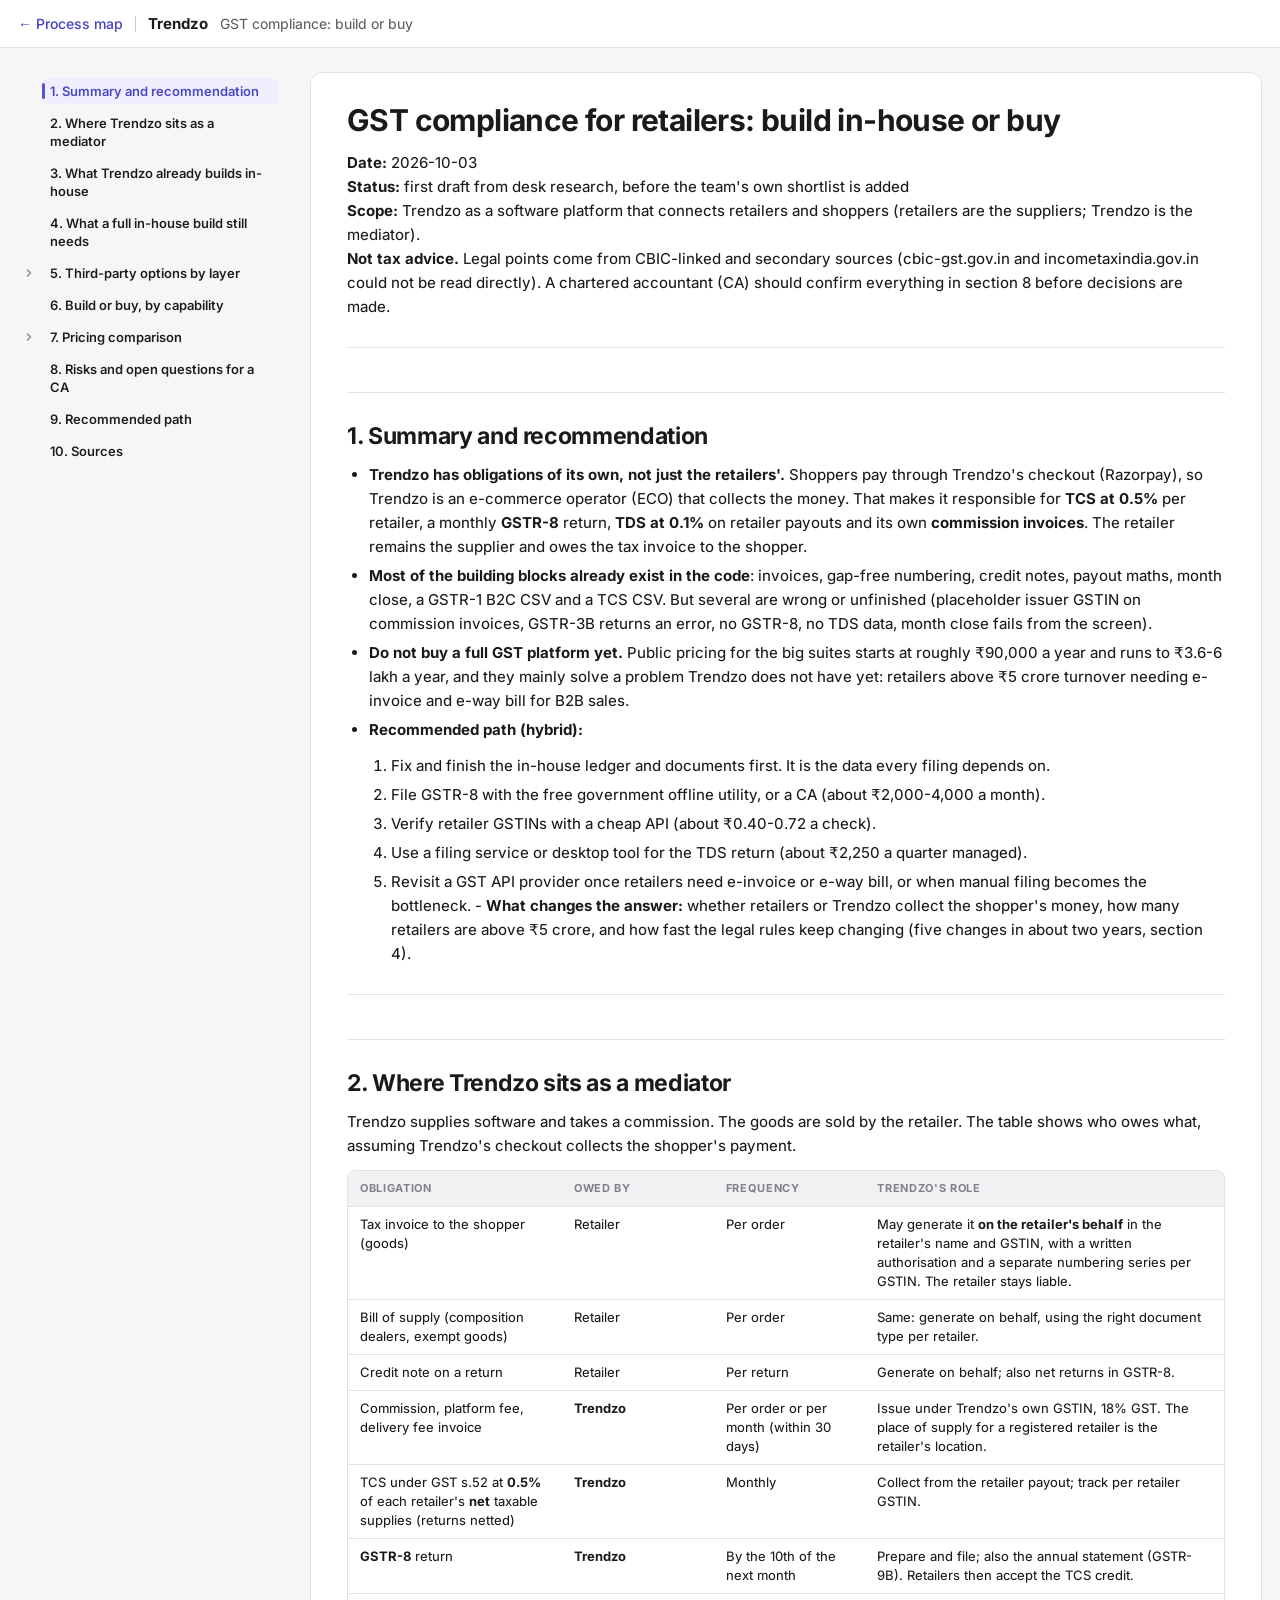
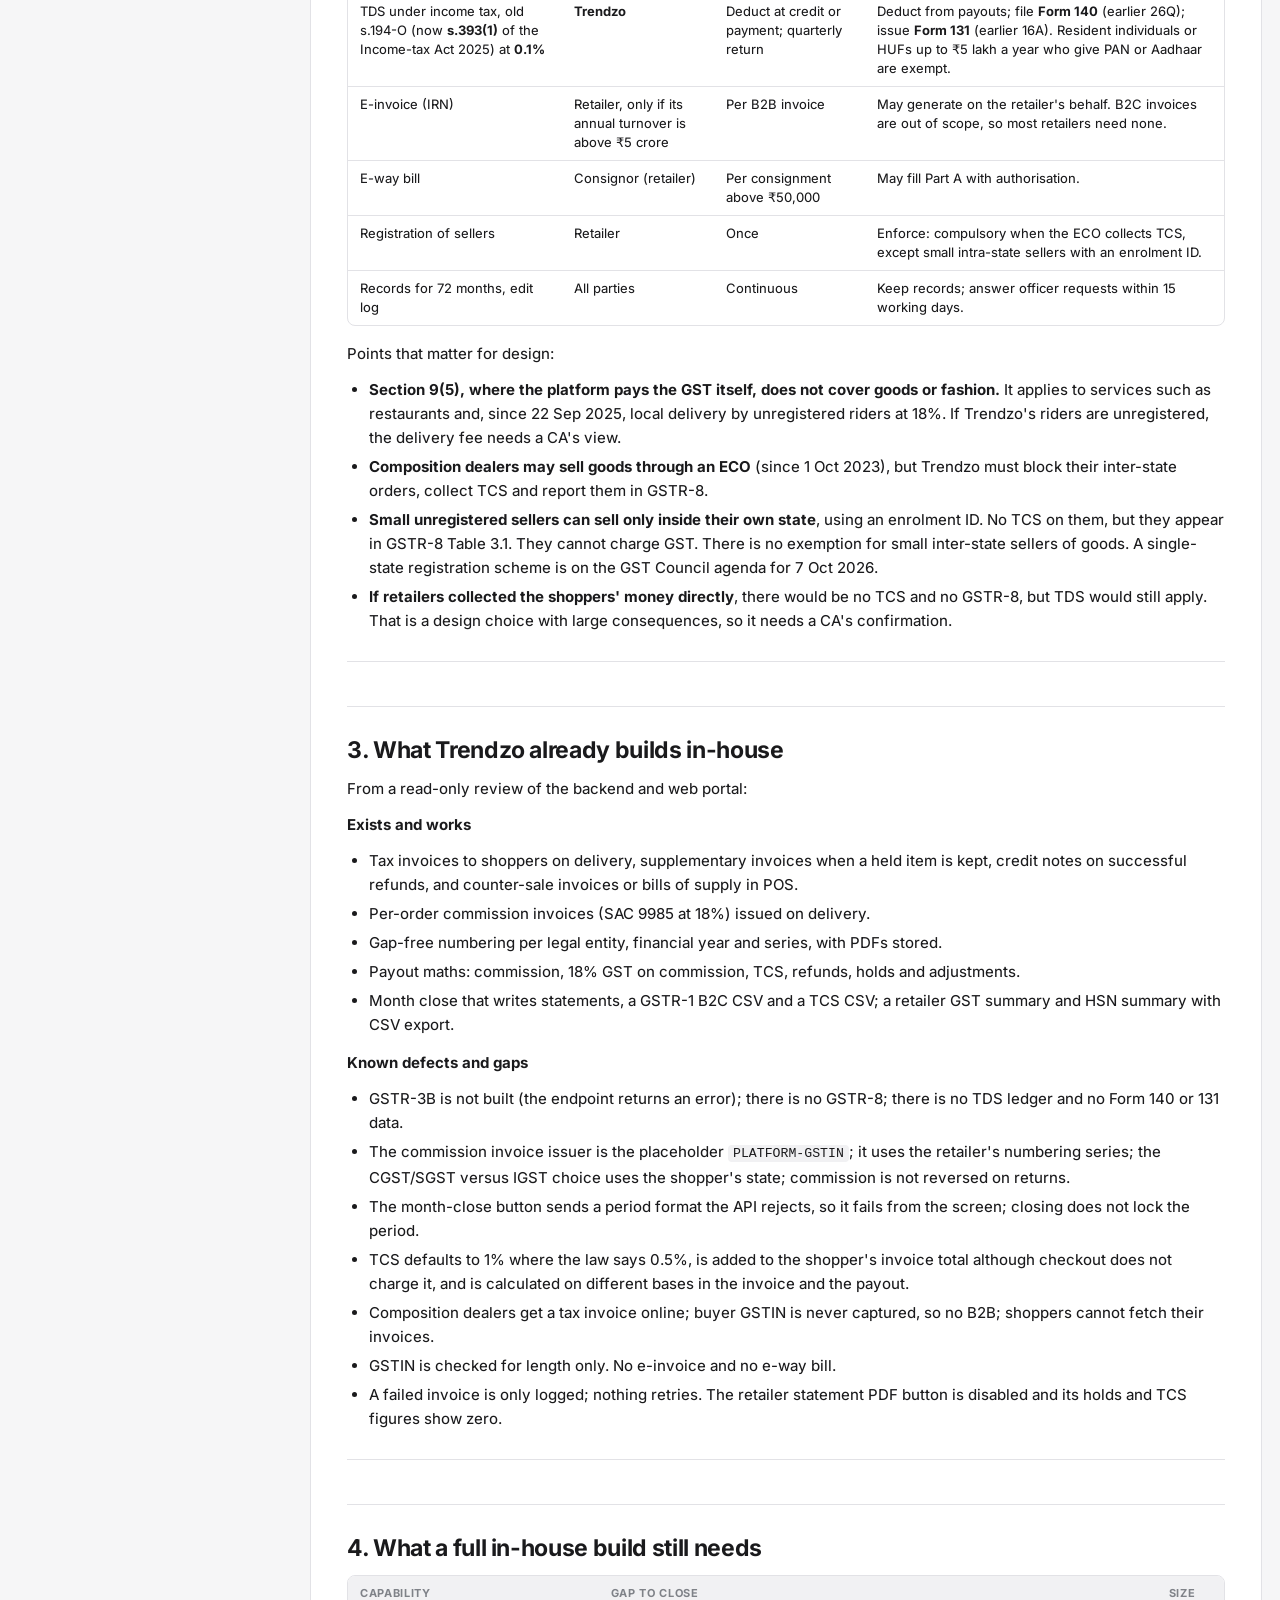
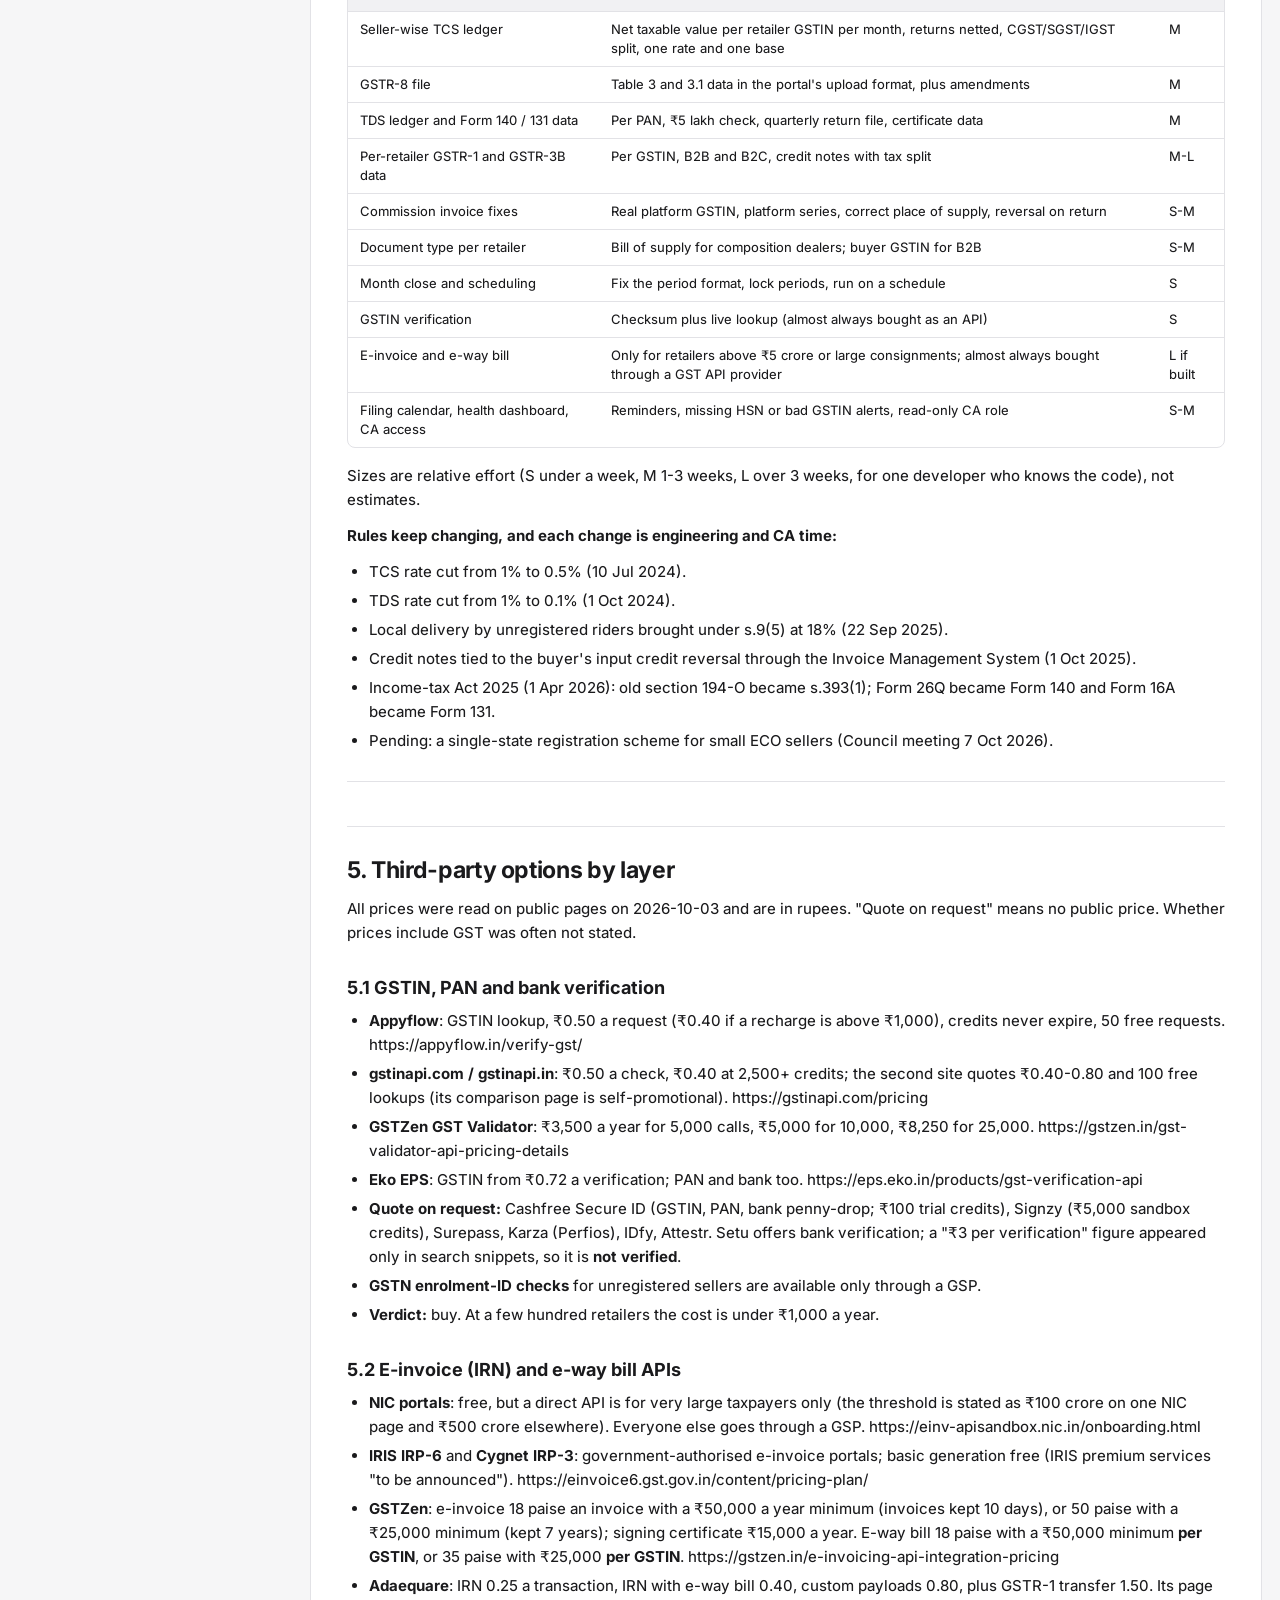
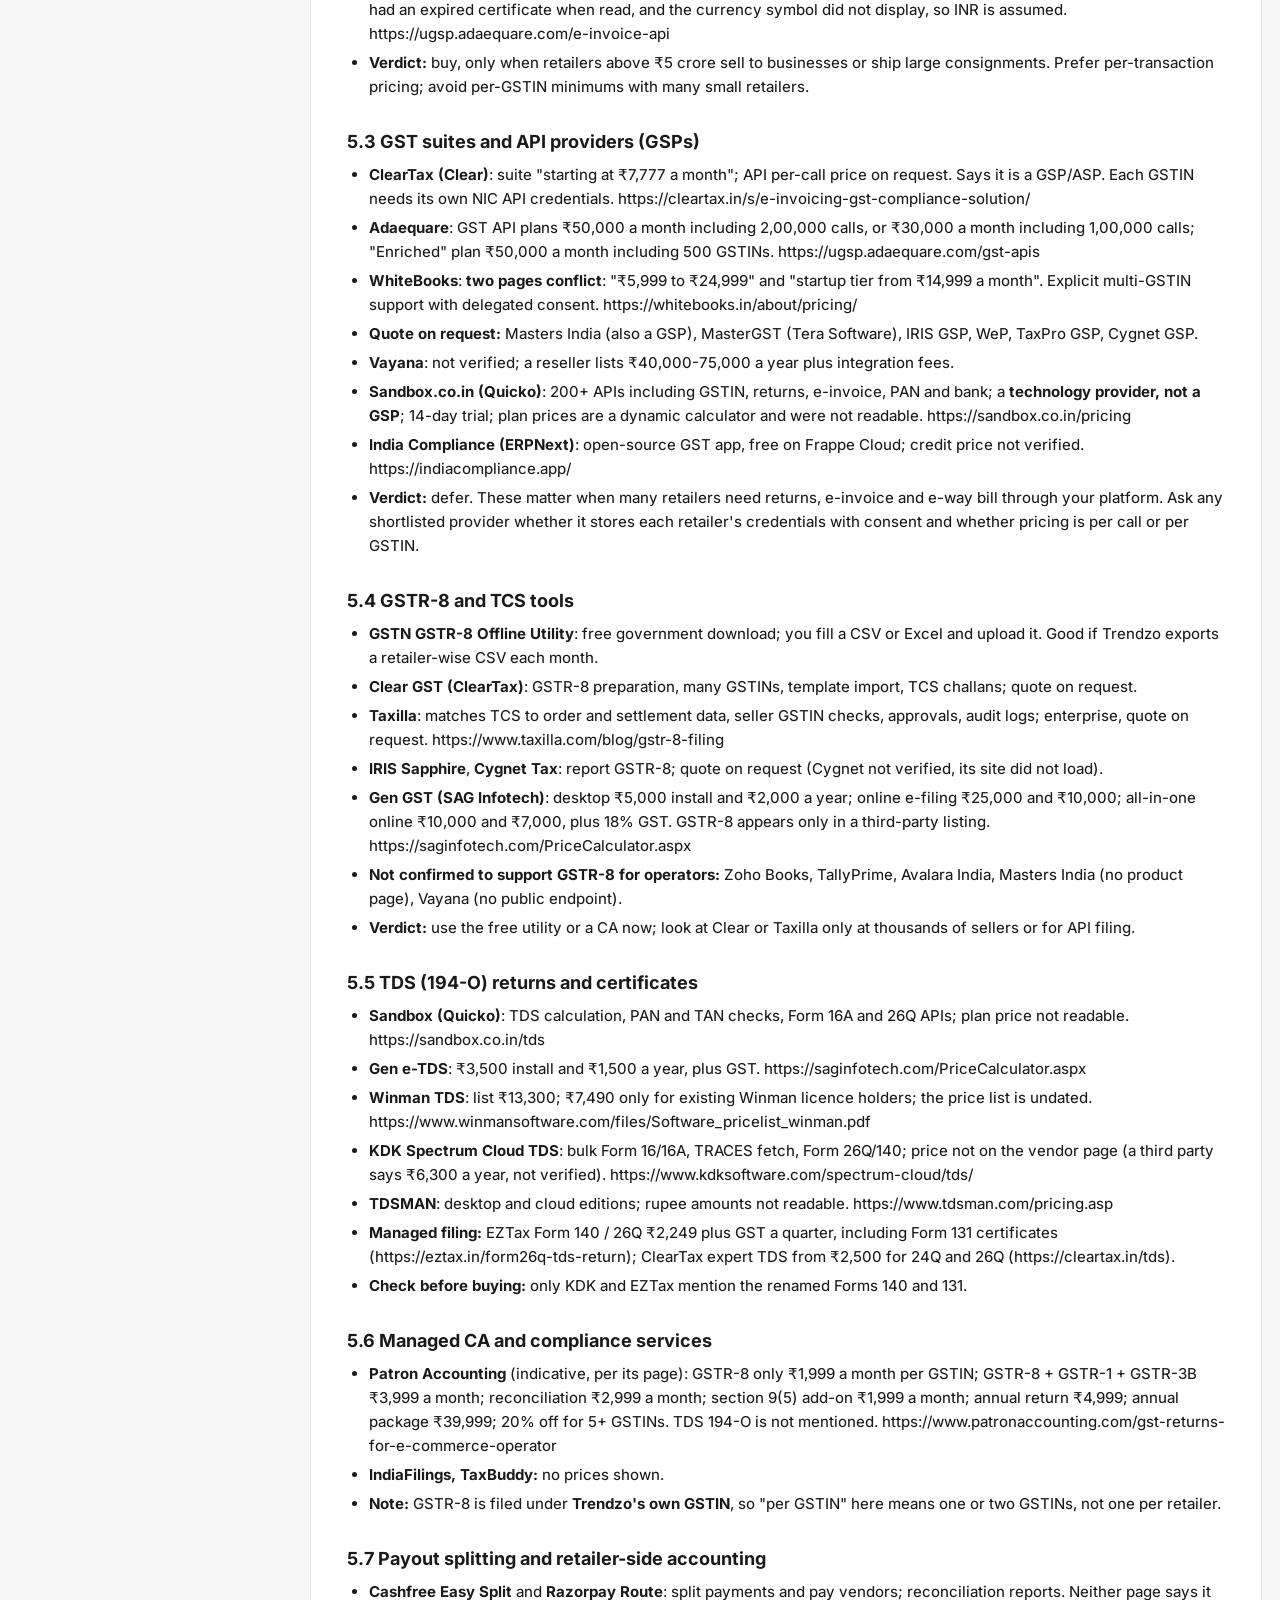
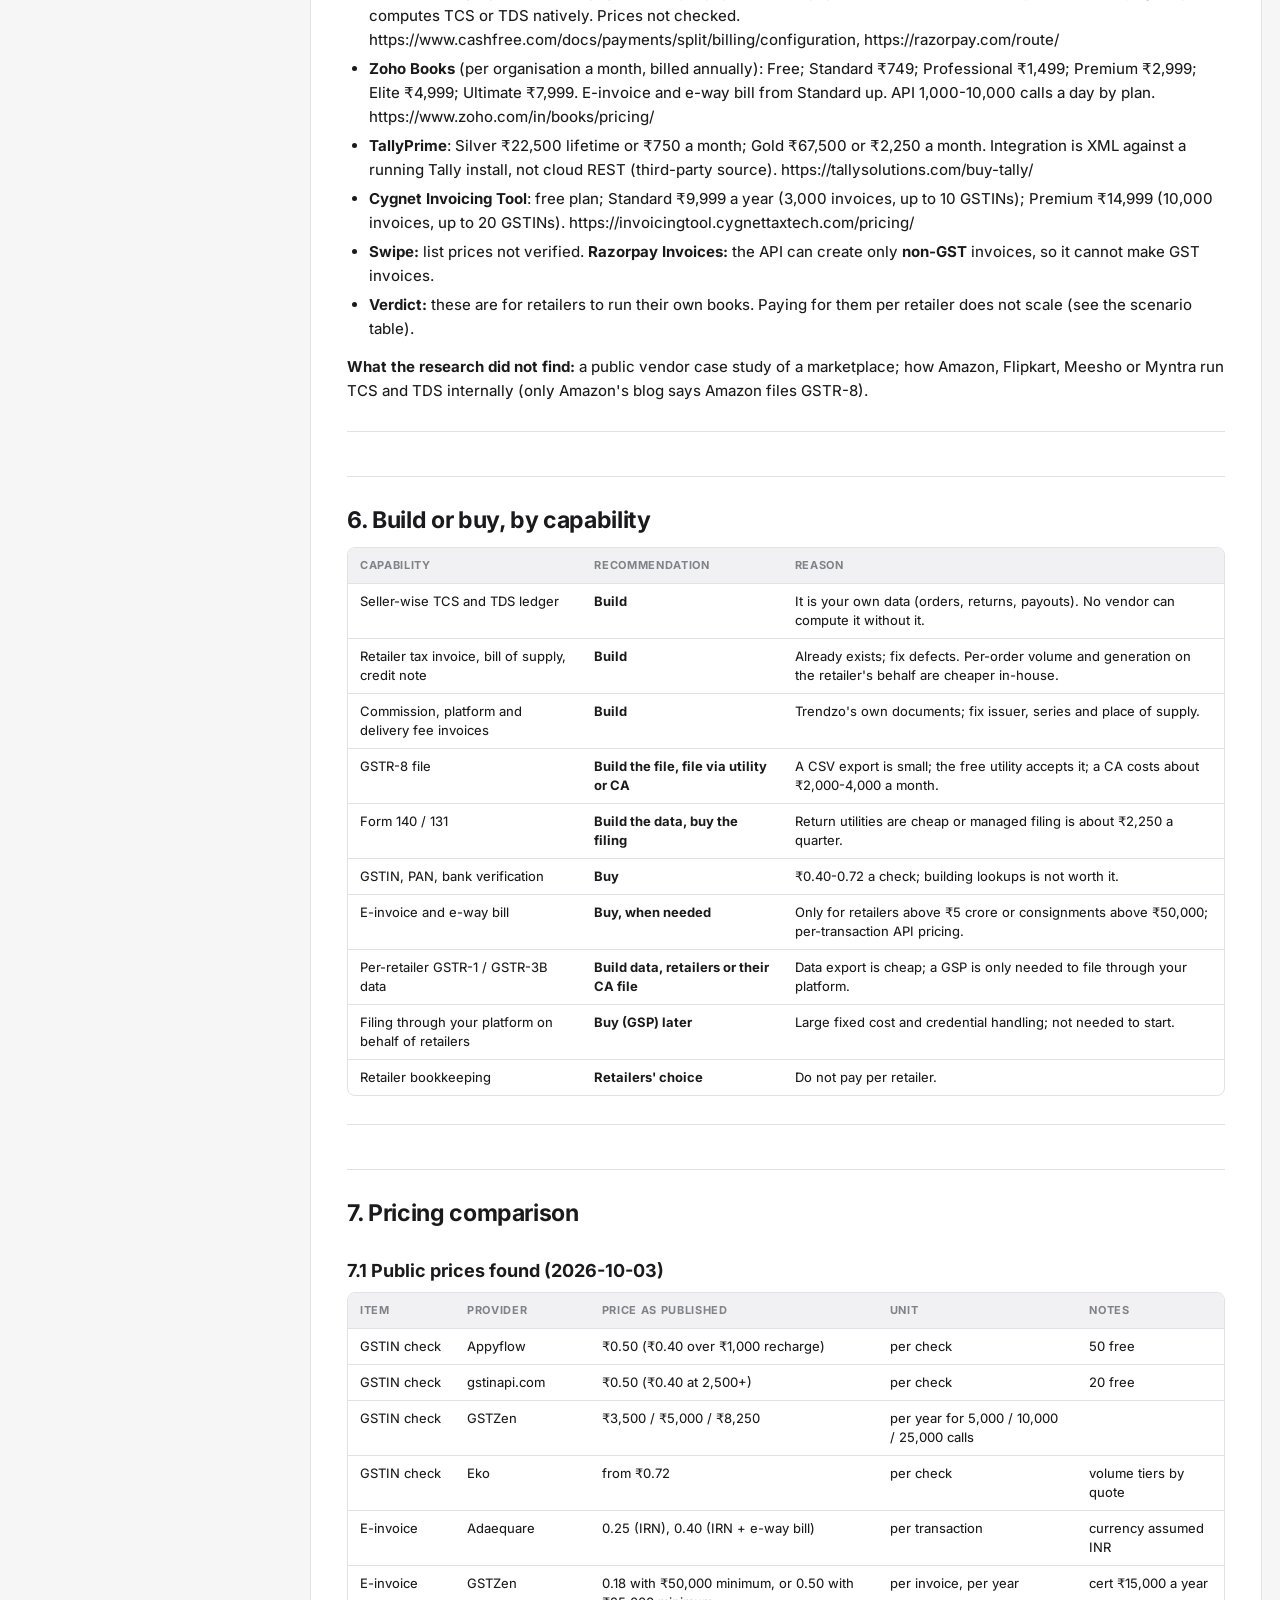
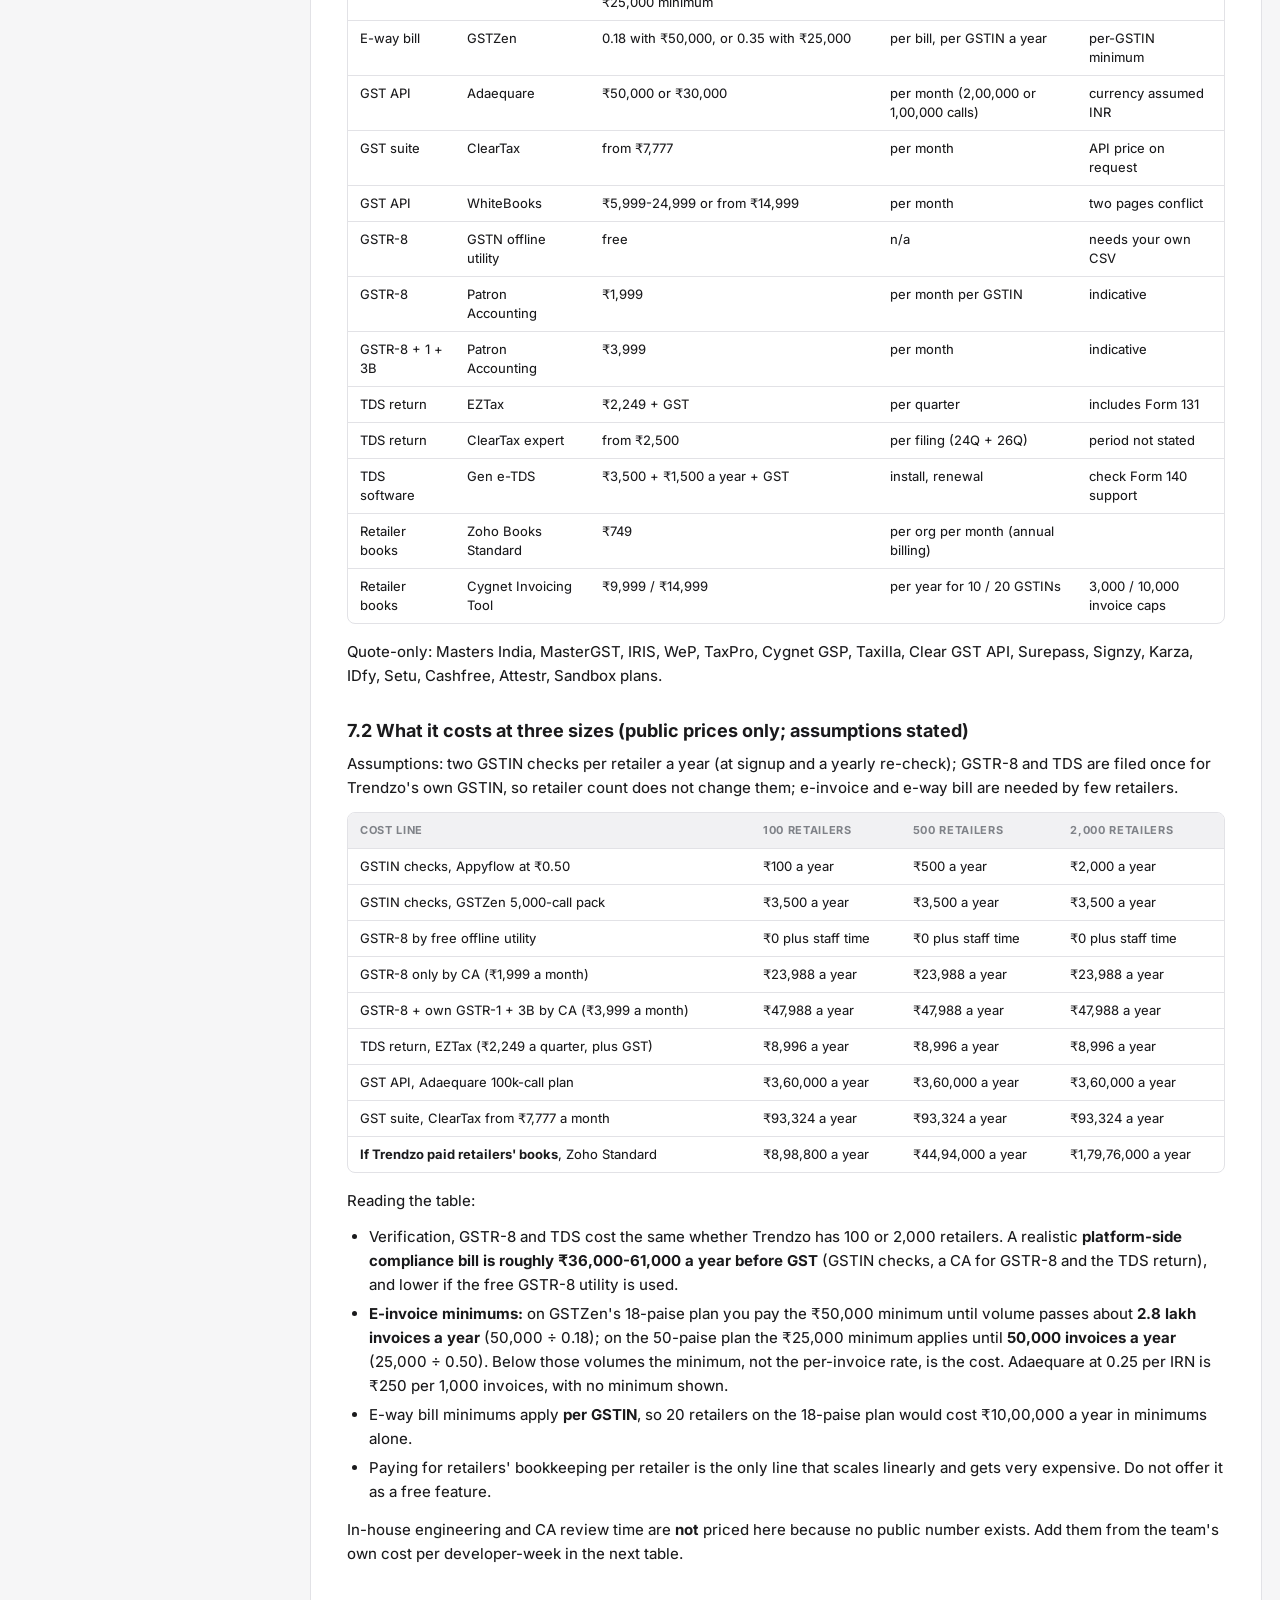
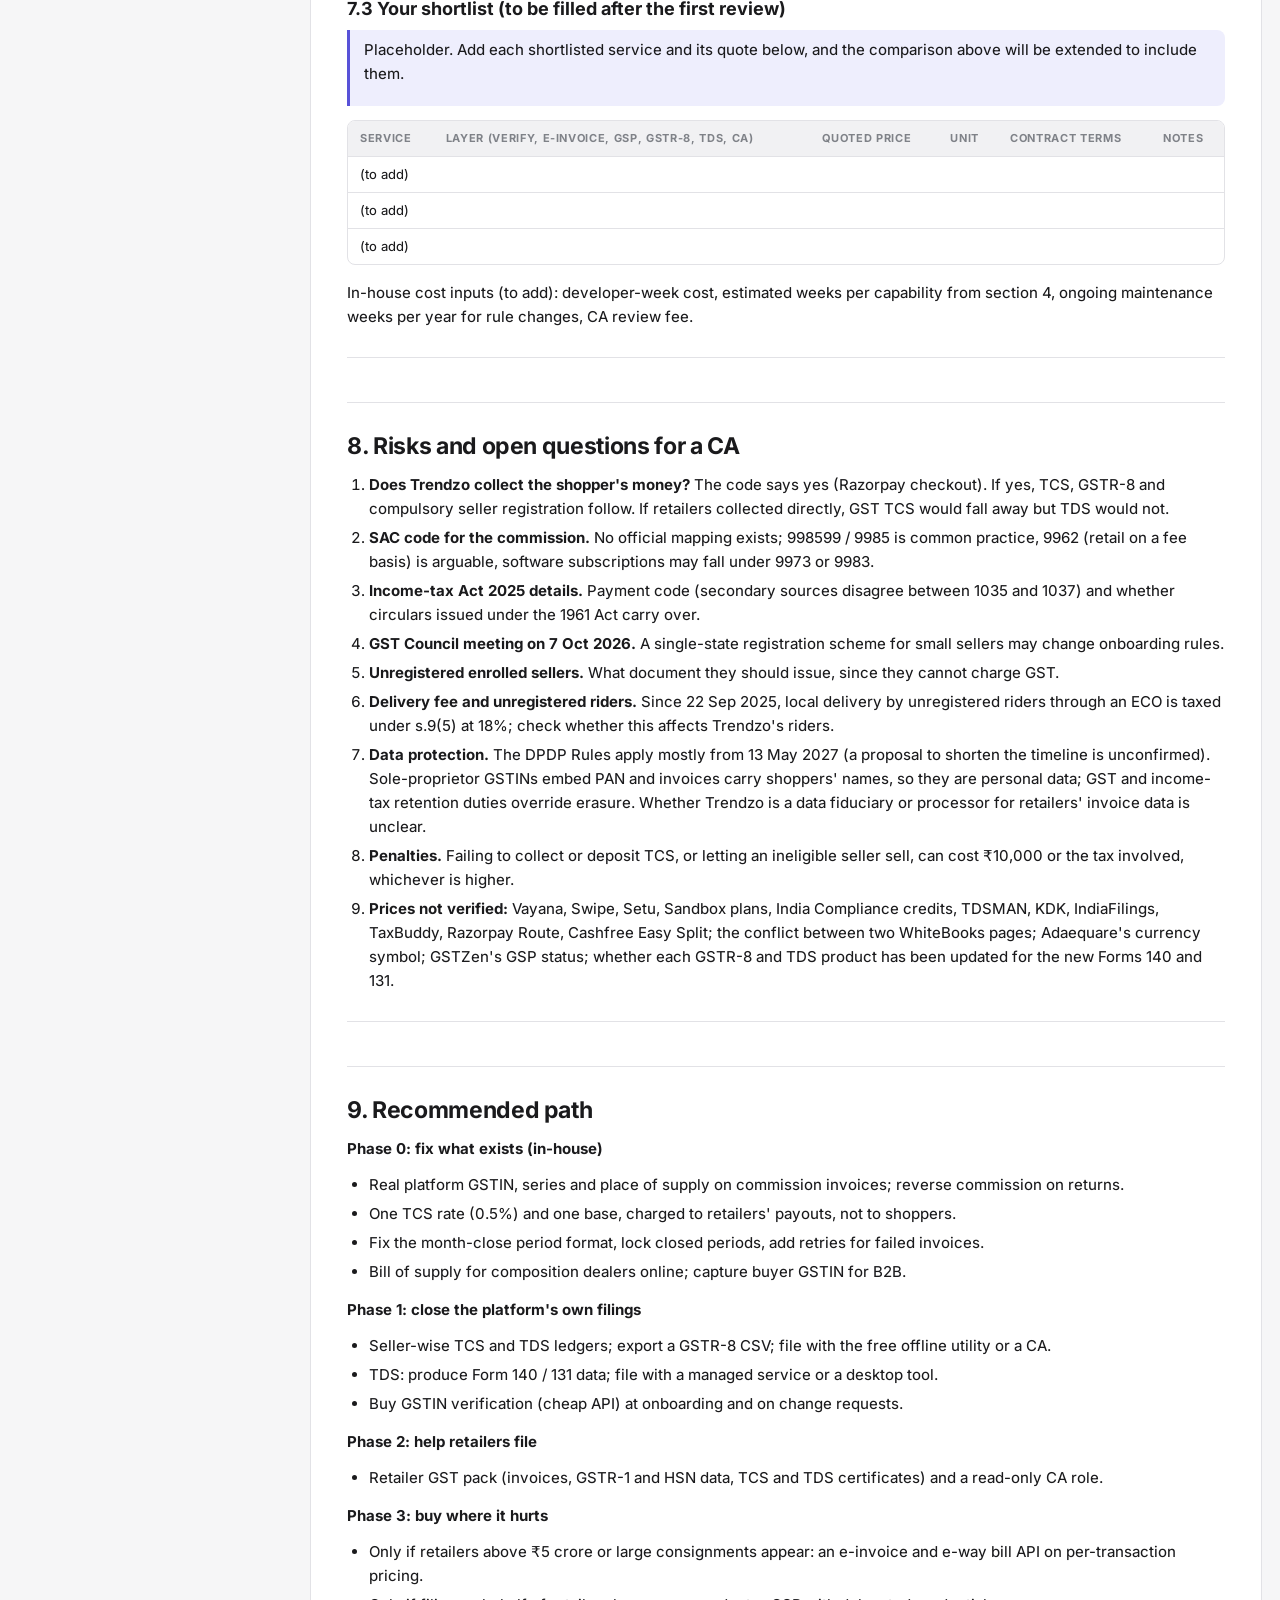
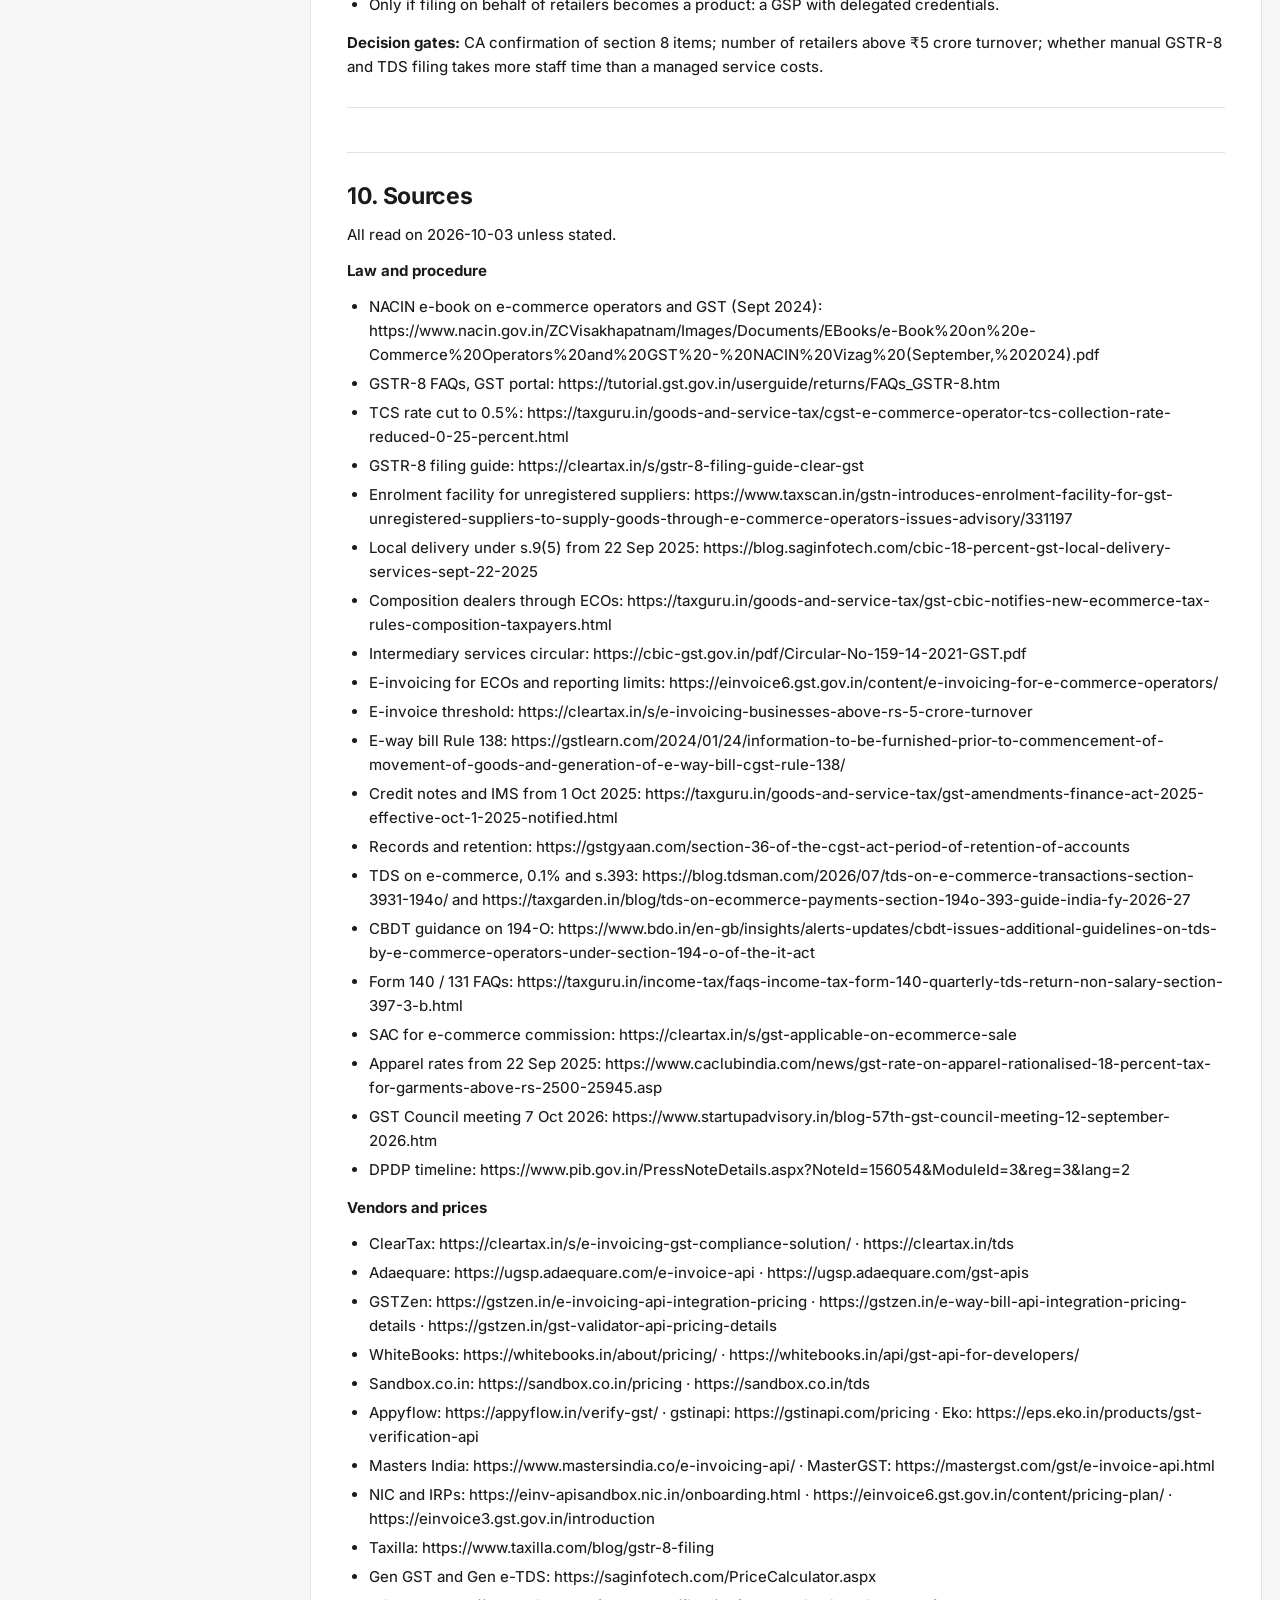
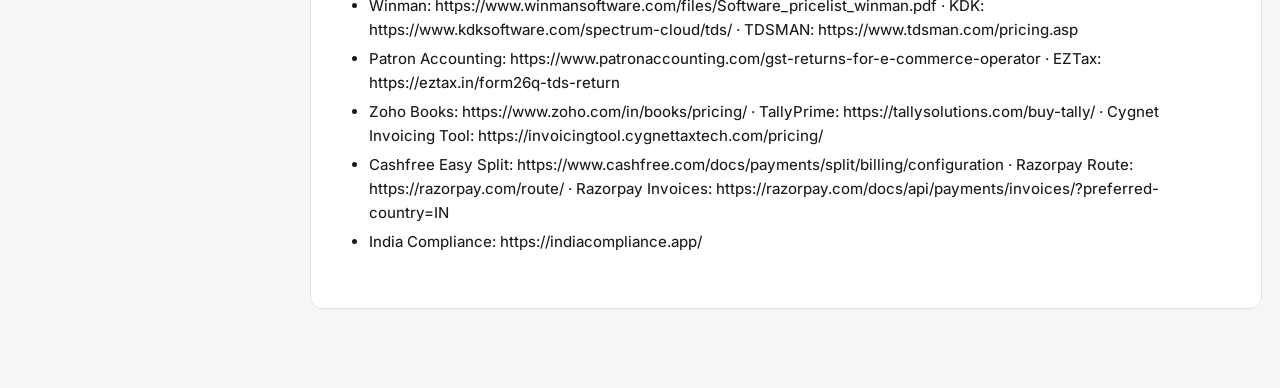
==== doc.html @ a99a936c "Add GST build-vs-buy document page; fix Form 140/131 in the map Co-Authored-By: Claude Sonnet 5.5 <n" ====
<!doctype html>
<html lang="en"><head><meta charset="utf-8"><meta name="viewport" content="width=device-width, initial-scale=1">
<meta name="robots" content="noindex,nofollow">
<title>GST compliance for retailers: build in-house or buy · Trendzo</title>
<link rel="icon" href="data:image/svg+xml,%3Csvg xmlns='http://www.w3.org/2000/svg' viewBox='0 0 32 32'%3E%3Crect width='32' height='32' rx='8' fill='%235852d8'/%3E%3Ctext x='16' y='21' font-size='13' font-family='sans-serif' font-weight='700' text-anchor='middle' fill='white'%3EOT%3C/text%3E%3C/svg%3E">
<link rel="stylesheet" href="doc.css">
</head><body>
<header><a class="back" href="index.html">← Process map</a><span class="sep"></span><b>Trendzo</b><span class="sub">GST compliance: build or buy</span></header>
<div class="wrap">
<nav><div class="grp"><div class="gh"><span class="tg"></span><a class="l2" href="#1-summary-and-recommendation">1. Summary and recommendation</a></div></div><div class="grp"><div class="gh"><span class="tg"></span><a class="l2" href="#2-where-trendzo-sits-as-a-mediator">2. Where Trendzo sits as a mediator</a></div></div><div class="grp"><div class="gh"><span class="tg"></span><a class="l2" href="#3-what-trendzo-already-builds-in-house">3. What Trendzo already builds in-house</a></div></div><div class="grp"><div class="gh"><span class="tg"></span><a class="l2" href="#4-what-a-full-in-house-build-still-needs">4. What a full in-house build still needs</a></div></div><div class="grp"><div class="gh"><button class="tg" aria-label="Expand or collapse" tabindex="-1"><svg width="12" height="12" viewBox="0 0 24 24" fill="none" stroke="currentColor" stroke-width="2.5" stroke-linecap="round" stroke-linejoin="round"><path d="m9 6 6 6-6 6"/></svg></button><a class="l2" href="#5-third-party-options-by-layer">5. Third-party options by layer</a></div><div class="subs"><div><a class="l3" href="#51-gstin-pan-and-bank-verification">5.1 GSTIN, PAN and bank verification</a><a class="l3" href="#52-e-invoice-irn-and-e-way-bill-apis">5.2 E-invoice (IRN) and e-way bill APIs</a><a class="l3" href="#53-gst-suites-and-api-providers-gsps">5.3 GST suites and API providers (GSPs)</a><a class="l3" href="#54-gstr-8-and-tcs-tools">5.4 GSTR-8 and TCS tools</a><a class="l3" href="#55-tds-194-o-returns-and-certificates">5.5 TDS (194-O) returns and certificates</a><a class="l3" href="#56-managed-ca-and-compliance-services">5.6 Managed CA and compliance services</a><a class="l3" href="#57-payout-splitting-and-retailer-side-accounting">5.7 Payout splitting and retailer-side accounting</a></div></div></div><div class="grp"><div class="gh"><span class="tg"></span><a class="l2" href="#6-build-or-buy-by-capability">6. Build or buy, by capability</a></div></div><div class="grp"><div class="gh"><button class="tg" aria-label="Expand or collapse" tabindex="-1"><svg width="12" height="12" viewBox="0 0 24 24" fill="none" stroke="currentColor" stroke-width="2.5" stroke-linecap="round" stroke-linejoin="round"><path d="m9 6 6 6-6 6"/></svg></button><a class="l2" href="#7-pricing-comparison">7. Pricing comparison</a></div><div class="subs"><div><a class="l3" href="#71-public-prices-found-2026-10-03">7.1 Public prices found (2026-10-03)</a><a class="l3" href="#72-what-it-costs-at-three-sizes-public-prices-only-assumptions-stated">7.2 What it costs at three sizes (public prices only; assumptions stated)</a><a class="l3" href="#73-your-shortlist-to-be-filled-after-the-first-review">7.3 Your shortlist (to be filled after the first review)</a></div></div></div><div class="grp"><div class="gh"><span class="tg"></span><a class="l2" href="#8-risks-and-open-questions-for-a-ca">8. Risks and open questions for a CA</a></div></div><div class="grp"><div class="gh"><span class="tg"></span><a class="l2" href="#9-recommended-path">9. Recommended path</a></div></div><div class="grp"><div class="gh"><span class="tg"></span><a class="l2" href="#10-sources">10. Sources</a></div></div></nav>
<main>
<h1>GST compliance for retailers: build in-house or buy</h1>

<p><strong>Date:</strong> 2026-10-03<br />
<strong>Status:</strong> first draft from desk research, before the team's own shortlist is added<br />
<strong>Scope:</strong> Trendzo as a software platform that connects retailers and shoppers (retailers are the suppliers; Trendzo is the mediator).<br />
<strong>Not tax advice.</strong> Legal points come from CBIC-linked and secondary sources (cbic-gst.gov.in and incometaxindia.gov.in could not be read directly). A chartered accountant (CA) should confirm everything in section 8 before decisions are made.</p>
<hr />
<h2 id="1-summary-and-recommendation">1. Summary and recommendation</h2>
<ul>
<li><strong>Trendzo has obligations of its own, not just the retailers'.</strong> Shoppers pay through Trendzo's checkout (Razorpay), so Trendzo is an e-commerce operator (ECO) that collects the money. That makes it responsible for <strong>TCS at 0.5%</strong> per retailer, a monthly <strong>GSTR-8</strong> return, <strong>TDS at 0.1%</strong> on retailer payouts and its own <strong>commission invoices</strong>. The retailer remains the supplier and owes the tax invoice to the shopper.</li>
<li><strong>Most of the building blocks already exist in the code</strong>: invoices, gap-free numbering, credit notes, payout maths, month close, a GSTR-1 B2C CSV and a TCS CSV. But several are wrong or unfinished (placeholder issuer GSTIN on commission invoices, GSTR-3B returns an error, no GSTR-8, no TDS data, month close fails from the screen).</li>
<li><strong>Do not buy a full GST platform yet.</strong> Public pricing for the big suites starts at roughly ₹90,000 a year and runs to ₹3.6-6 lakh a year, and they mainly solve a problem Trendzo does not have yet: retailers above ₹5 crore turnover needing e-invoice and e-way bill for B2B sales.</li>
<li>
<p><strong>Recommended path (hybrid):</strong></p>
<ol>
<li>Fix and finish the in-house ledger and documents first. It is the data every filing depends on.</li>
<li>File GSTR-8 with the free government offline utility, or a CA (about ₹2,000-4,000 a month).</li>
<li>Verify retailer GSTINs with a cheap API (about ₹0.40-0.72 a check).</li>
<li>Use a filing service or desktop tool for the TDS return (about ₹2,250 a quarter managed).</li>
<li>Revisit a GST API provider once retailers need e-invoice or e-way bill, or when manual filing becomes the bottleneck.
- <strong>What changes the answer:</strong> whether retailers or Trendzo collect the shopper's money, how many retailers are above ₹5 crore, and how fast the legal rules keep changing (five changes in about two years, section 4).</li>
</ol>
</li>
</ul>
<hr />
<h2 id="2-where-trendzo-sits-as-a-mediator">2. Where Trendzo sits as a mediator</h2>
<p>Trendzo supplies software and takes a commission. The goods are sold by the retailer. The table shows who owes what, assuming Trendzo's checkout collects the shopper's payment.</p>
<div class="tw"><table>
<thead>
<tr>
<th>Obligation</th>
<th>Owed by</th>
<th>Frequency</th>
<th>Trendzo's role</th>
</tr>
</thead>
<tbody>
<tr>
<td>Tax invoice to the shopper (goods)</td>
<td>Retailer</td>
<td>Per order</td>
<td>May generate it <strong>on the retailer's behalf</strong> in the retailer's name and GSTIN, with a written authorisation and a separate numbering series per GSTIN. The retailer stays liable.</td>
</tr>
<tr>
<td>Bill of supply (composition dealers, exempt goods)</td>
<td>Retailer</td>
<td>Per order</td>
<td>Same: generate on behalf, using the right document type per retailer.</td>
</tr>
<tr>
<td>Credit note on a return</td>
<td>Retailer</td>
<td>Per return</td>
<td>Generate on behalf; also net returns in GSTR-8.</td>
</tr>
<tr>
<td>Commission, platform fee, delivery fee invoice</td>
<td><strong>Trendzo</strong></td>
<td>Per order or per month (within 30 days)</td>
<td>Issue under Trendzo's own GSTIN, 18% GST. The place of supply for a registered retailer is the retailer's location.</td>
</tr>
<tr>
<td>TCS under GST s.52 at <strong>0.5%</strong> of each retailer's <strong>net</strong> taxable supplies (returns netted)</td>
<td><strong>Trendzo</strong></td>
<td>Monthly</td>
<td>Collect from the retailer payout; track per retailer GSTIN.</td>
</tr>
<tr>
<td><strong>GSTR-8</strong> return</td>
<td><strong>Trendzo</strong></td>
<td>By the 10th of the next month</td>
<td>Prepare and file; also the annual statement (GSTR-9B). Retailers then accept the TCS credit.</td>
</tr>
<tr>
<td>TDS under income tax, old s.194-O (now <strong>s.393(1)</strong> of the Income-tax Act 2025) at <strong>0.1%</strong></td>
<td><strong>Trendzo</strong></td>
<td>Deduct at credit or payment; quarterly return</td>
<td>Deduct from payouts; file <strong>Form 140</strong> (earlier 26Q); issue <strong>Form 131</strong> (earlier 16A). Resident individuals or HUFs up to ₹5 lakh a year who give PAN or Aadhaar are exempt.</td>
</tr>
<tr>
<td>E-invoice (IRN)</td>
<td>Retailer, only if its annual turnover is above ₹5 crore</td>
<td>Per B2B invoice</td>
<td>May generate on the retailer's behalf. B2C invoices are out of scope, so most retailers need none.</td>
</tr>
<tr>
<td>E-way bill</td>
<td>Consignor (retailer)</td>
<td>Per consignment above ₹50,000</td>
<td>May fill Part A with authorisation.</td>
</tr>
<tr>
<td>Registration of sellers</td>
<td>Retailer</td>
<td>Once</td>
<td>Enforce: compulsory when the ECO collects TCS, except small intra-state sellers with an enrolment ID.</td>
</tr>
<tr>
<td>Records for 72 months, edit log</td>
<td>All parties</td>
<td>Continuous</td>
<td>Keep records; answer officer requests within 15 working days.</td>
</tr>
</tbody>
</table></div>
<p>Points that matter for design:</p>
<ul>
<li><strong>Section 9(5), where the platform pays the GST itself, does not cover goods or fashion.</strong> It applies to services such as restaurants and, since 22 Sep 2025, local delivery by unregistered riders at 18%. If Trendzo's riders are unregistered, the delivery fee needs a CA's view.</li>
<li><strong>Composition dealers may sell goods through an ECO</strong> (since 1 Oct 2023), but Trendzo must block their inter-state orders, collect TCS and report them in GSTR-8.</li>
<li><strong>Small unregistered sellers can sell only inside their own state</strong>, using an enrolment ID. No TCS on them, but they appear in GSTR-8 Table 3.1. They cannot charge GST. There is no exemption for small inter-state sellers of goods. A single-state registration scheme is on the GST Council agenda for 7 Oct 2026.</li>
<li><strong>If retailers collected the shoppers' money directly</strong>, there would be no TCS and no GSTR-8, but TDS would still apply. That is a design choice with large consequences, so it needs a CA's confirmation.</li>
</ul>
<hr />
<h2 id="3-what-trendzo-already-builds-in-house">3. What Trendzo already builds in-house</h2>
<p>From a read-only review of the backend and web portal:</p>
<p><strong>Exists and works</strong></p>
<ul>
<li>Tax invoices to shoppers on delivery, supplementary invoices when a held item is kept, credit notes on successful refunds, and counter-sale invoices or bills of supply in POS.</li>
<li>Per-order commission invoices (SAC 9985 at 18%) issued on delivery.</li>
<li>Gap-free numbering per legal entity, financial year and series, with PDFs stored.</li>
<li>Payout maths: commission, 18% GST on commission, TCS, refunds, holds and adjustments.</li>
<li>Month close that writes statements, a GSTR-1 B2C CSV and a TCS CSV; a retailer GST summary and HSN summary with CSV export.</li>
</ul>
<p><strong>Known defects and gaps</strong></p>
<ul>
<li>GSTR-3B is not built (the endpoint returns an error); there is no GSTR-8; there is no TDS ledger and no Form 140 or 131 data.</li>
<li>The commission invoice issuer is the placeholder <code>PLATFORM-GSTIN</code>; it uses the retailer's numbering series; the CGST/SGST versus IGST choice uses the shopper's state; commission is not reversed on returns.</li>
<li>The month-close button sends a period format the API rejects, so it fails from the screen; closing does not lock the period.</li>
<li>TCS defaults to 1% where the law says 0.5%, is added to the shopper's invoice total although checkout does not charge it, and is calculated on different bases in the invoice and the payout.</li>
<li>Composition dealers get a tax invoice online; buyer GSTIN is never captured, so no B2B; shoppers cannot fetch their invoices.</li>
<li>GSTIN is checked for length only. No e-invoice and no e-way bill.</li>
<li>A failed invoice is only logged; nothing retries. The retailer statement PDF button is disabled and its holds and TCS figures show zero.</li>
</ul>
<hr />
<h2 id="4-what-a-full-in-house-build-still-needs">4. What a full in-house build still needs</h2>
<div class="tw"><table>
<thead>
<tr>
<th>Capability</th>
<th>Gap to close</th>
<th>Size</th>
</tr>
</thead>
<tbody>
<tr>
<td>Seller-wise TCS ledger</td>
<td>Net taxable value per retailer GSTIN per month, returns netted, CGST/SGST/IGST split, one rate and one base</td>
<td>M</td>
</tr>
<tr>
<td>GSTR-8 file</td>
<td>Table 3 and 3.1 data in the portal's upload format, plus amendments</td>
<td>M</td>
</tr>
<tr>
<td>TDS ledger and Form 140 / 131 data</td>
<td>Per PAN, ₹5 lakh check, quarterly return file, certificate data</td>
<td>M</td>
</tr>
<tr>
<td>Per-retailer GSTR-1 and GSTR-3B data</td>
<td>Per GSTIN, B2B and B2C, credit notes with tax split</td>
<td>M-L</td>
</tr>
<tr>
<td>Commission invoice fixes</td>
<td>Real platform GSTIN, platform series, correct place of supply, reversal on return</td>
<td>S-M</td>
</tr>
<tr>
<td>Document type per retailer</td>
<td>Bill of supply for composition dealers; buyer GSTIN for B2B</td>
<td>S-M</td>
</tr>
<tr>
<td>Month close and scheduling</td>
<td>Fix the period format, lock periods, run on a schedule</td>
<td>S</td>
</tr>
<tr>
<td>GSTIN verification</td>
<td>Checksum plus live lookup (almost always bought as an API)</td>
<td>S</td>
</tr>
<tr>
<td>E-invoice and e-way bill</td>
<td>Only for retailers above ₹5 crore or large consignments; almost always bought through a GST API provider</td>
<td>L if built</td>
</tr>
<tr>
<td>Filing calendar, health dashboard, CA access</td>
<td>Reminders, missing HSN or bad GSTIN alerts, read-only CA role</td>
<td>S-M</td>
</tr>
</tbody>
</table></div>
<p>Sizes are relative effort (S under a week, M 1-3 weeks, L over 3 weeks, for one developer who knows the code), not estimates.</p>
<p><strong>Rules keep changing, and each change is engineering and CA time:</strong></p>
<ul>
<li>TCS rate cut from 1% to 0.5% (10 Jul 2024).</li>
<li>TDS rate cut from 1% to 0.1% (1 Oct 2024).</li>
<li>Local delivery by unregistered riders brought under s.9(5) at 18% (22 Sep 2025).</li>
<li>Credit notes tied to the buyer's input credit reversal through the Invoice Management System (1 Oct 2025).</li>
<li>Income-tax Act 2025 (1 Apr 2026): old section 194-O became s.393(1); Form 26Q became Form 140 and Form 16A became Form 131.</li>
<li>Pending: a single-state registration scheme for small ECO sellers (Council meeting 7 Oct 2026).</li>
</ul>
<hr />
<h2 id="5-third-party-options-by-layer">5. Third-party options by layer</h2>
<p>All prices were read on public pages on 2026-10-03 and are in rupees. "Quote on request" means no public price. Whether prices include GST was often not stated.</p>
<h3 id="51-gstin-pan-and-bank-verification">5.1 GSTIN, PAN and bank verification</h3>
<ul>
<li><strong>Appyflow</strong>: GSTIN lookup, ₹0.50 a request (₹0.40 if a recharge is above ₹1,000), credits never expire, 50 free requests. https://appyflow.in/verify-gst/</li>
<li><strong>gstinapi.com / gstinapi.in</strong>: ₹0.50 a check, ₹0.40 at 2,500+ credits; the second site quotes ₹0.40-0.80 and 100 free lookups (its comparison page is self-promotional). https://gstinapi.com/pricing</li>
<li><strong>GSTZen GST Validator</strong>: ₹3,500 a year for 5,000 calls, ₹5,000 for 10,000, ₹8,250 for 25,000. https://gstzen.in/gst-validator-api-pricing-details</li>
<li><strong>Eko EPS</strong>: GSTIN from ₹0.72 a verification; PAN and bank too. https://eps.eko.in/products/gst-verification-api</li>
<li><strong>Quote on request:</strong> Cashfree Secure ID (GSTIN, PAN, bank penny-drop; ₹100 trial credits), Signzy (₹5,000 sandbox credits), Surepass, Karza (Perfios), IDfy, Attestr. Setu offers bank verification; a "₹3 per verification" figure appeared only in search snippets, so it is <strong>not verified</strong>.</li>
<li><strong>GSTN enrolment-ID checks</strong> for unregistered sellers are available only through a GSP.</li>
<li><strong>Verdict:</strong> buy. At a few hundred retailers the cost is under ₹1,000 a year.</li>
</ul>
<h3 id="52-e-invoice-irn-and-e-way-bill-apis">5.2 E-invoice (IRN) and e-way bill APIs</h3>
<ul>
<li><strong>NIC portals</strong>: free, but a direct API is for very large taxpayers only (the threshold is stated as ₹100 crore on one NIC page and ₹500 crore elsewhere). Everyone else goes through a GSP. https://einv-apisandbox.nic.in/onboarding.html</li>
<li><strong>IRIS IRP-6</strong> and <strong>Cygnet IRP-3</strong>: government-authorised e-invoice portals; basic generation free (IRIS premium services "to be announced"). https://einvoice6.gst.gov.in/content/pricing-plan/</li>
<li><strong>GSTZen</strong>: e-invoice 18 paise an invoice with a ₹50,000 a year minimum (invoices kept 10 days), or 50 paise with a ₹25,000 minimum (kept 7 years); signing certificate ₹15,000 a year. E-way bill 18 paise with a ₹50,000 minimum <strong>per GSTIN</strong>, or 35 paise with ₹25,000 <strong>per GSTIN</strong>. https://gstzen.in/e-invoicing-api-integration-pricing</li>
<li><strong>Adaequare</strong>: IRN 0.25 a transaction, IRN with e-way bill 0.40, custom payloads 0.80, plus GSTR-1 transfer 1.50. Its page had an expired certificate when read, and the currency symbol did not display, so INR is assumed. https://ugsp.adaequare.com/e-invoice-api</li>
<li><strong>Verdict:</strong> buy, only when retailers above ₹5 crore sell to businesses or ship large consignments. Prefer per-transaction pricing; avoid per-GSTIN minimums with many small retailers.</li>
</ul>
<h3 id="53-gst-suites-and-api-providers-gsps">5.3 GST suites and API providers (GSPs)</h3>
<ul>
<li><strong>ClearTax (Clear)</strong>: suite "starting at ₹7,777 a month"; API per-call price on request. Says it is a GSP/ASP. Each GSTIN needs its own NIC API credentials. https://cleartax.in/s/e-invoicing-gst-compliance-solution/</li>
<li><strong>Adaequare</strong>: GST API plans ₹50,000 a month including 2,00,000 calls, or ₹30,000 a month including 1,00,000 calls; "Enriched" plan ₹50,000 a month including 500 GSTINs. https://ugsp.adaequare.com/gst-apis</li>
<li><strong>WhiteBooks</strong>: <strong>two pages conflict</strong>: "₹5,999 to ₹24,999" and "startup tier from ₹14,999 a month". Explicit multi-GSTIN support with delegated consent. https://whitebooks.in/about/pricing/</li>
<li><strong>Quote on request:</strong> Masters India (also a GSP), MasterGST (Tera Software), IRIS GSP, WeP, TaxPro GSP, Cygnet GSP.</li>
<li><strong>Vayana</strong>: not verified; a reseller lists ₹40,000-75,000 a year plus integration fees.</li>
<li><strong>Sandbox.co.in (Quicko)</strong>: 200+ APIs including GSTIN, returns, e-invoice, PAN and bank; a <strong>technology provider, not a GSP</strong>; 14-day trial; plan prices are a dynamic calculator and were not readable. https://sandbox.co.in/pricing</li>
<li><strong>India Compliance (ERPNext)</strong>: open-source GST app, free on Frappe Cloud; credit price not verified. https://indiacompliance.app/</li>
<li><strong>Verdict:</strong> defer. These matter when many retailers need returns, e-invoice and e-way bill through your platform. Ask any shortlisted provider whether it stores each retailer's credentials with consent and whether pricing is per call or per GSTIN.</li>
</ul>
<h3 id="54-gstr-8-and-tcs-tools">5.4 GSTR-8 and TCS tools</h3>
<ul>
<li><strong>GSTN GSTR-8 Offline Utility</strong>: free government download; you fill a CSV or Excel and upload it. Good if Trendzo exports a retailer-wise CSV each month. </li>
<li><strong>Clear GST (ClearTax)</strong>: GSTR-8 preparation, many GSTINs, template import, TCS challans; quote on request.</li>
<li><strong>Taxilla</strong>: matches TCS to order and settlement data, seller GSTIN checks, approvals, audit logs; enterprise, quote on request. https://www.taxilla.com/blog/gstr-8-filing</li>
<li><strong>IRIS Sapphire</strong>, <strong>Cygnet Tax</strong>: report GSTR-8; quote on request (Cygnet not verified, its site did not load).</li>
<li><strong>Gen GST (SAG Infotech)</strong>: desktop ₹5,000 install and ₹2,000 a year; online e-filing ₹25,000 and ₹10,000; all-in-one online ₹10,000 and ₹7,000, plus 18% GST. GSTR-8 appears only in a third-party listing. https://saginfotech.com/PriceCalculator.aspx</li>
<li><strong>Not confirmed to support GSTR-8 for operators:</strong> Zoho Books, TallyPrime, Avalara India, Masters India (no product page), Vayana (no public endpoint).</li>
<li><strong>Verdict:</strong> use the free utility or a CA now; look at Clear or Taxilla only at thousands of sellers or for API filing.</li>
</ul>
<h3 id="55-tds-194-o-returns-and-certificates">5.5 TDS (194-O) returns and certificates</h3>
<ul>
<li><strong>Sandbox (Quicko)</strong>: TDS calculation, PAN and TAN checks, Form 16A and 26Q APIs; plan price not readable. https://sandbox.co.in/tds</li>
<li><strong>Gen e-TDS</strong>: ₹3,500 install and ₹1,500 a year, plus GST. https://saginfotech.com/PriceCalculator.aspx</li>
<li><strong>Winman TDS</strong>: list ₹13,300; ₹7,490 only for existing Winman licence holders; the price list is undated. https://www.winmansoftware.com/files/Software_pricelist_winman.pdf</li>
<li><strong>KDK Spectrum Cloud TDS</strong>: bulk Form 16/16A, TRACES fetch, Form 26Q/140; price not on the vendor page (a third party says ₹6,300 a year, not verified). https://www.kdksoftware.com/spectrum-cloud/tds/</li>
<li><strong>TDSMAN</strong>: desktop and cloud editions; rupee amounts not readable. https://www.tdsman.com/pricing.asp</li>
<li><strong>Managed filing:</strong> EZTax Form 140 / 26Q ₹2,249 plus GST a quarter, including Form 131 certificates (https://eztax.in/form26q-tds-return); ClearTax expert TDS from ₹2,500 for 24Q and 26Q (https://cleartax.in/tds).</li>
<li><strong>Check before buying:</strong> only KDK and EZTax mention the renamed Forms 140 and 131.</li>
</ul>
<h3 id="56-managed-ca-and-compliance-services">5.6 Managed CA and compliance services</h3>
<ul>
<li><strong>Patron Accounting</strong> (indicative, per its page): GSTR-8 only ₹1,999 a month per GSTIN; GSTR-8 + GSTR-1 + GSTR-3B ₹3,999 a month; reconciliation ₹2,999 a month; section 9(5) add-on ₹1,999 a month; annual return ₹4,999; annual package ₹39,999; 20% off for 5+ GSTINs. TDS 194-O is not mentioned. https://www.patronaccounting.com/gst-returns-for-e-commerce-operator</li>
<li><strong>IndiaFilings, TaxBuddy:</strong> no prices shown.</li>
<li><strong>Note:</strong> GSTR-8 is filed under <strong>Trendzo's own GSTIN</strong>, so "per GSTIN" here means one or two GSTINs, not one per retailer.</li>
</ul>
<h3 id="57-payout-splitting-and-retailer-side-accounting">5.7 Payout splitting and retailer-side accounting</h3>
<ul>
<li><strong>Cashfree Easy Split</strong> and <strong>Razorpay Route</strong>: split payments and pay vendors; reconciliation reports. Neither page says it computes TCS or TDS natively. Prices not checked. https://www.cashfree.com/docs/payments/split/billing/configuration, https://razorpay.com/route/</li>
<li><strong>Zoho Books</strong> (per organisation a month, billed annually): Free; Standard ₹749; Professional ₹1,499; Premium ₹2,999; Elite ₹4,999; Ultimate ₹7,999. E-invoice and e-way bill from Standard up. API 1,000-10,000 calls a day by plan. https://www.zoho.com/in/books/pricing/</li>
<li><strong>TallyPrime</strong>: Silver ₹22,500 lifetime or ₹750 a month; Gold ₹67,500 or ₹2,250 a month. Integration is XML against a running Tally install, not cloud REST (third-party source). https://tallysolutions.com/buy-tally/</li>
<li><strong>Cygnet Invoicing Tool</strong>: free plan; Standard ₹9,999 a year (3,000 invoices, up to 10 GSTINs); Premium ₹14,999 (10,000 invoices, up to 20 GSTINs). https://invoicingtool.cygnettaxtech.com/pricing/</li>
<li><strong>Swipe:</strong> list prices not verified. <strong>Razorpay Invoices:</strong> the API can create only <strong>non-GST</strong> invoices, so it cannot make GST invoices.</li>
<li><strong>Verdict:</strong> these are for retailers to run their own books. Paying for them per retailer does not scale (see the scenario table).</li>
</ul>
<p><strong>What the research did not find:</strong> a public vendor case study of a marketplace; how Amazon, Flipkart, Meesho or Myntra run TCS and TDS internally (only Amazon's blog says Amazon files GSTR-8).</p>
<hr />
<h2 id="6-build-or-buy-by-capability">6. Build or buy, by capability</h2>
<div class="tw"><table>
<thead>
<tr>
<th>Capability</th>
<th>Recommendation</th>
<th>Reason</th>
</tr>
</thead>
<tbody>
<tr>
<td>Seller-wise TCS and TDS ledger</td>
<td><strong>Build</strong></td>
<td>It is your own data (orders, returns, payouts). No vendor can compute it without it.</td>
</tr>
<tr>
<td>Retailer tax invoice, bill of supply, credit note</td>
<td><strong>Build</strong></td>
<td>Already exists; fix defects. Per-order volume and generation on the retailer's behalf are cheaper in-house.</td>
</tr>
<tr>
<td>Commission, platform and delivery fee invoices</td>
<td><strong>Build</strong></td>
<td>Trendzo's own documents; fix issuer, series and place of supply.</td>
</tr>
<tr>
<td>GSTR-8 file</td>
<td><strong>Build the file, file via utility or CA</strong></td>
<td>A CSV export is small; the free utility accepts it; a CA costs about ₹2,000-4,000 a month.</td>
</tr>
<tr>
<td>Form 140 / 131</td>
<td><strong>Build the data, buy the filing</strong></td>
<td>Return utilities are cheap or managed filing is about ₹2,250 a quarter.</td>
</tr>
<tr>
<td>GSTIN, PAN, bank verification</td>
<td><strong>Buy</strong></td>
<td>₹0.40-0.72 a check; building lookups is not worth it.</td>
</tr>
<tr>
<td>E-invoice and e-way bill</td>
<td><strong>Buy, when needed</strong></td>
<td>Only for retailers above ₹5 crore or consignments above ₹50,000; per-transaction API pricing.</td>
</tr>
<tr>
<td>Per-retailer GSTR-1 / GSTR-3B data</td>
<td><strong>Build data, retailers or their CA file</strong></td>
<td>Data export is cheap; a GSP is only needed to file through your platform.</td>
</tr>
<tr>
<td>Filing through your platform on behalf of retailers</td>
<td><strong>Buy (GSP) later</strong></td>
<td>Large fixed cost and credential handling; not needed to start.</td>
</tr>
<tr>
<td>Retailer bookkeeping</td>
<td><strong>Retailers' choice</strong></td>
<td>Do not pay per retailer.</td>
</tr>
</tbody>
</table></div>
<hr />
<h2 id="7-pricing-comparison">7. Pricing comparison</h2>
<h3 id="71-public-prices-found-2026-10-03">7.1 Public prices found (2026-10-03)</h3>
<div class="tw"><table>
<thead>
<tr>
<th>Item</th>
<th>Provider</th>
<th>Price as published</th>
<th>Unit</th>
<th>Notes</th>
</tr>
</thead>
<tbody>
<tr>
<td>GSTIN check</td>
<td>Appyflow</td>
<td>₹0.50 (₹0.40 over ₹1,000 recharge)</td>
<td>per check</td>
<td>50 free</td>
</tr>
<tr>
<td>GSTIN check</td>
<td>gstinapi.com</td>
<td>₹0.50 (₹0.40 at 2,500+)</td>
<td>per check</td>
<td>20 free</td>
</tr>
<tr>
<td>GSTIN check</td>
<td>GSTZen</td>
<td>₹3,500 / ₹5,000 / ₹8,250</td>
<td>per year for 5,000 / 10,000 / 25,000 calls</td>
<td></td>
</tr>
<tr>
<td>GSTIN check</td>
<td>Eko</td>
<td>from ₹0.72</td>
<td>per check</td>
<td>volume tiers by quote</td>
</tr>
<tr>
<td>E-invoice</td>
<td>Adaequare</td>
<td>0.25 (IRN), 0.40 (IRN + e-way bill)</td>
<td>per transaction</td>
<td>currency assumed INR</td>
</tr>
<tr>
<td>E-invoice</td>
<td>GSTZen</td>
<td>0.18 with ₹50,000 minimum, or 0.50 with ₹25,000 minimum</td>
<td>per invoice, per year</td>
<td>cert ₹15,000 a year</td>
</tr>
<tr>
<td>E-way bill</td>
<td>GSTZen</td>
<td>0.18 with ₹50,000, or 0.35 with ₹25,000</td>
<td>per bill, per GSTIN a year</td>
<td>per-GSTIN minimum</td>
</tr>
<tr>
<td>GST API</td>
<td>Adaequare</td>
<td>₹50,000 or ₹30,000</td>
<td>per month (2,00,000 or 1,00,000 calls)</td>
<td>currency assumed INR</td>
</tr>
<tr>
<td>GST suite</td>
<td>ClearTax</td>
<td>from ₹7,777</td>
<td>per month</td>
<td>API price on request</td>
</tr>
<tr>
<td>GST API</td>
<td>WhiteBooks</td>
<td>₹5,999-24,999 or from ₹14,999</td>
<td>per month</td>
<td>two pages conflict</td>
</tr>
<tr>
<td>GSTR-8</td>
<td>GSTN offline utility</td>
<td>free</td>
<td>n/a</td>
<td>needs your own CSV</td>
</tr>
<tr>
<td>GSTR-8</td>
<td>Patron Accounting</td>
<td>₹1,999</td>
<td>per month per GSTIN</td>
<td>indicative</td>
</tr>
<tr>
<td>GSTR-8 + 1 + 3B</td>
<td>Patron Accounting</td>
<td>₹3,999</td>
<td>per month</td>
<td>indicative</td>
</tr>
<tr>
<td>TDS return</td>
<td>EZTax</td>
<td>₹2,249 + GST</td>
<td>per quarter</td>
<td>includes Form 131</td>
</tr>
<tr>
<td>TDS return</td>
<td>ClearTax expert</td>
<td>from ₹2,500</td>
<td>per filing (24Q + 26Q)</td>
<td>period not stated</td>
</tr>
<tr>
<td>TDS software</td>
<td>Gen e-TDS</td>
<td>₹3,500 + ₹1,500 a year + GST</td>
<td>install, renewal</td>
<td>check Form 140 support</td>
</tr>
<tr>
<td>Retailer books</td>
<td>Zoho Books Standard</td>
<td>₹749</td>
<td>per org per month (annual billing)</td>
<td></td>
</tr>
<tr>
<td>Retailer books</td>
<td>Cygnet Invoicing Tool</td>
<td>₹9,999 / ₹14,999</td>
<td>per year for 10 / 20 GSTINs</td>
<td>3,000 / 10,000 invoice caps</td>
</tr>
</tbody>
</table></div>
<p>Quote-only: Masters India, MasterGST, IRIS, WeP, TaxPro, Cygnet GSP, Taxilla, Clear GST API, Surepass, Signzy, Karza, IDfy, Setu, Cashfree, Attestr, Sandbox plans.</p>
<h3 id="72-what-it-costs-at-three-sizes-public-prices-only-assumptions-stated">7.2 What it costs at three sizes (public prices only; assumptions stated)</h3>
<p>Assumptions: two GSTIN checks per retailer a year (at signup and a yearly re-check); GSTR-8 and TDS are filed once for Trendzo's own GSTIN, so retailer count does not change them; e-invoice and e-way bill are needed by few retailers.</p>
<div class="tw"><table>
<thead>
<tr>
<th>Cost line</th>
<th>100 retailers</th>
<th>500 retailers</th>
<th>2,000 retailers</th>
</tr>
</thead>
<tbody>
<tr>
<td>GSTIN checks, Appyflow at ₹0.50</td>
<td>₹100 a year</td>
<td>₹500 a year</td>
<td>₹2,000 a year</td>
</tr>
<tr>
<td>GSTIN checks, GSTZen 5,000-call pack</td>
<td>₹3,500 a year</td>
<td>₹3,500 a year</td>
<td>₹3,500 a year</td>
</tr>
<tr>
<td>GSTR-8 by free offline utility</td>
<td>₹0 plus staff time</td>
<td>₹0 plus staff time</td>
<td>₹0 plus staff time</td>
</tr>
<tr>
<td>GSTR-8 only by CA (₹1,999 a month)</td>
<td>₹23,988 a year</td>
<td>₹23,988 a year</td>
<td>₹23,988 a year</td>
</tr>
<tr>
<td>GSTR-8 + own GSTR-1 + 3B by CA (₹3,999 a month)</td>
<td>₹47,988 a year</td>
<td>₹47,988 a year</td>
<td>₹47,988 a year</td>
</tr>
<tr>
<td>TDS return, EZTax (₹2,249 a quarter, plus GST)</td>
<td>₹8,996 a year</td>
<td>₹8,996 a year</td>
<td>₹8,996 a year</td>
</tr>
<tr>
<td>GST API, Adaequare 100k-call plan</td>
<td>₹3,60,000 a year</td>
<td>₹3,60,000 a year</td>
<td>₹3,60,000 a year</td>
</tr>
<tr>
<td>GST suite, ClearTax from ₹7,777 a month</td>
<td>₹93,324 a year</td>
<td>₹93,324 a year</td>
<td>₹93,324 a year</td>
</tr>
<tr>
<td><strong>If Trendzo paid retailers' books</strong>, Zoho Standard</td>
<td>₹8,98,800 a year</td>
<td>₹44,94,000 a year</td>
<td>₹1,79,76,000 a year</td>
</tr>
</tbody>
</table></div>
<p>Reading the table:</p>
<ul>
<li>Verification, GSTR-8 and TDS cost the same whether Trendzo has 100 or 2,000 retailers. A realistic <strong>platform-side compliance bill is roughly ₹36,000-61,000 a year before GST</strong> (GSTIN checks, a CA for GSTR-8 and the TDS return), and lower if the free GSTR-8 utility is used.</li>
<li><strong>E-invoice minimums:</strong> on GSTZen's 18-paise plan you pay the ₹50,000 minimum until volume passes about <strong>2.8 lakh invoices a year</strong> (50,000 ÷ 0.18); on the 50-paise plan the ₹25,000 minimum applies until <strong>50,000 invoices a year</strong> (25,000 ÷ 0.50). Below those volumes the minimum, not the per-invoice rate, is the cost. Adaequare at 0.25 per IRN is ₹250 per 1,000 invoices, with no minimum shown.</li>
<li>E-way bill minimums apply <strong>per GSTIN</strong>, so 20 retailers on the 18-paise plan would cost ₹10,00,000 a year in minimums alone.</li>
<li>Paying for retailers' bookkeeping per retailer is the only line that scales linearly and gets very expensive. Do not offer it as a free feature.</li>
</ul>
<p>In-house engineering and CA review time are <strong>not</strong> priced here because no public number exists. Add them from the team's own cost per developer-week in the next table.</p>
<h3 id="73-your-shortlist-to-be-filled-after-the-first-review">7.3 Your shortlist (to be filled after the first review)</h3>
<blockquote>
<p>Placeholder. Add each shortlisted service and its quote below, and the comparison above will be extended to include them.</p>
</blockquote>
<div class="tw"><table>
<thead>
<tr>
<th>Service</th>
<th>Layer (verify, e-invoice, GSP, GSTR-8, TDS, CA)</th>
<th>Quoted price</th>
<th>Unit</th>
<th>Contract terms</th>
<th>Notes</th>
</tr>
</thead>
<tbody>
<tr>
<td>(to add)</td>
<td></td>
<td></td>
<td></td>
<td></td>
<td></td>
</tr>
<tr>
<td>(to add)</td>
<td></td>
<td></td>
<td></td>
<td></td>
<td></td>
</tr>
<tr>
<td>(to add)</td>
<td></td>
<td></td>
<td></td>
<td></td>
<td></td>
</tr>
</tbody>
</table></div>
<p>In-house cost inputs (to add): developer-week cost, estimated weeks per capability from section 4, ongoing maintenance weeks per year for rule changes, CA review fee.</p>
<hr />
<h2 id="8-risks-and-open-questions-for-a-ca">8. Risks and open questions for a CA</h2>
<ol>
<li><strong>Does Trendzo collect the shopper's money?</strong> The code says yes (Razorpay checkout). If yes, TCS, GSTR-8 and compulsory seller registration follow. If retailers collected directly, GST TCS would fall away but TDS would not.</li>
<li><strong>SAC code for the commission.</strong> No official mapping exists; 998599 / 9985 is common practice, 9962 (retail on a fee basis) is arguable, software subscriptions may fall under 9973 or 9983.</li>
<li><strong>Income-tax Act 2025 details.</strong> Payment code (secondary sources disagree between 1035 and 1037) and whether circulars issued under the 1961 Act carry over.</li>
<li><strong>GST Council meeting on 7 Oct 2026.</strong> A single-state registration scheme for small sellers may change onboarding rules.</li>
<li><strong>Unregistered enrolled sellers.</strong> What document they should issue, since they cannot charge GST.</li>
<li><strong>Delivery fee and unregistered riders.</strong> Since 22 Sep 2025, local delivery by unregistered riders through an ECO is taxed under s.9(5) at 18%; check whether this affects Trendzo's riders.</li>
<li><strong>Data protection.</strong> The DPDP Rules apply mostly from 13 May 2027 (a proposal to shorten the timeline is unconfirmed). Sole-proprietor GSTINs embed PAN and invoices carry shoppers' names, so they are personal data; GST and income-tax retention duties override erasure. Whether Trendzo is a data fiduciary or processor for retailers' invoice data is unclear.</li>
<li><strong>Penalties.</strong> Failing to collect or deposit TCS, or letting an ineligible seller sell, can cost ₹10,000 or the tax involved, whichever is higher.</li>
<li><strong>Prices not verified:</strong> Vayana, Swipe, Setu, Sandbox plans, India Compliance credits, TDSMAN, KDK, IndiaFilings, TaxBuddy, Razorpay Route, Cashfree Easy Split; the conflict between two WhiteBooks pages; Adaequare's currency symbol; GSTZen's GSP status; whether each GSTR-8 and TDS product has been updated for the new Forms 140 and 131.</li>
</ol>
<hr />
<h2 id="9-recommended-path">9. Recommended path</h2>
<p><strong>Phase 0: fix what exists (in-house)</strong></p>
<ul>
<li>Real platform GSTIN, series and place of supply on commission invoices; reverse commission on returns.</li>
<li>One TCS rate (0.5%) and one base, charged to retailers' payouts, not to shoppers.</li>
<li>Fix the month-close period format, lock closed periods, add retries for failed invoices.</li>
<li>Bill of supply for composition dealers online; capture buyer GSTIN for B2B.</li>
</ul>
<p><strong>Phase 1: close the platform's own filings</strong></p>
<ul>
<li>Seller-wise TCS and TDS ledgers; export a GSTR-8 CSV; file with the free offline utility or a CA.</li>
<li>TDS: produce Form 140 / 131 data; file with a managed service or a desktop tool.</li>
<li>Buy GSTIN verification (cheap API) at onboarding and on change requests.</li>
</ul>
<p><strong>Phase 2: help retailers file</strong></p>
<ul>
<li>Retailer GST pack (invoices, GSTR-1 and HSN data, TCS and TDS certificates) and a read-only CA role.</li>
</ul>
<p><strong>Phase 3: buy where it hurts</strong></p>
<ul>
<li>Only if retailers above ₹5 crore or large consignments appear: an e-invoice and e-way bill API on per-transaction pricing.</li>
<li>Only if filing on behalf of retailers becomes a product: a GSP with delegated credentials.</li>
</ul>
<p><strong>Decision gates:</strong> CA confirmation of section 8 items; number of retailers above ₹5 crore turnover; whether manual GSTR-8 and TDS filing takes more staff time than a managed service costs.</p>
<hr />
<h2 id="10-sources">10. Sources</h2>
<p>All read on 2026-10-03 unless stated.</p>
<p><strong>Law and procedure</strong></p>
<ul>
<li>NACIN e-book on e-commerce operators and GST (Sept 2024): https://www.nacin.gov.in/ZCVisakhapatnam/Images/Documents/EBooks/e-Book%20on%20e-Commerce%20Operators%20and%20GST%20-%20NACIN%20Vizag%20(September,%202024).pdf</li>
<li>GSTR-8 FAQs, GST portal: https://tutorial.gst.gov.in/userguide/returns/FAQs_GSTR-8.htm</li>
<li>TCS rate cut to 0.5%: https://taxguru.in/goods-and-service-tax/cgst-e-commerce-operator-tcs-collection-rate-reduced-0-25-percent.html</li>
<li>GSTR-8 filing guide: https://cleartax.in/s/gstr-8-filing-guide-clear-gst</li>
<li>Enrolment facility for unregistered suppliers: https://www.taxscan.in/gstn-introduces-enrolment-facility-for-gst-unregistered-suppliers-to-supply-goods-through-e-commerce-operators-issues-advisory/331197</li>
<li>Local delivery under s.9(5) from 22 Sep 2025: https://blog.saginfotech.com/cbic-18-percent-gst-local-delivery-services-sept-22-2025</li>
<li>Composition dealers through ECOs: https://taxguru.in/goods-and-service-tax/gst-cbic-notifies-new-ecommerce-tax-rules-composition-taxpayers.html</li>
<li>Intermediary services circular: https://cbic-gst.gov.in/pdf/Circular-No-159-14-2021-GST.pdf</li>
<li>E-invoicing for ECOs and reporting limits: https://einvoice6.gst.gov.in/content/e-invoicing-for-e-commerce-operators/</li>
<li>E-invoice threshold: https://cleartax.in/s/e-invoicing-businesses-above-rs-5-crore-turnover</li>
<li>E-way bill Rule 138: https://gstlearn.com/2024/01/24/information-to-be-furnished-prior-to-commencement-of-movement-of-goods-and-generation-of-e-way-bill-cgst-rule-138/</li>
<li>Credit notes and IMS from 1 Oct 2025: https://taxguru.in/goods-and-service-tax/gst-amendments-finance-act-2025-effective-oct-1-2025-notified.html</li>
<li>Records and retention: https://gstgyaan.com/section-36-of-the-cgst-act-period-of-retention-of-accounts</li>
<li>TDS on e-commerce, 0.1% and s.393: https://blog.tdsman.com/2026/07/tds-on-e-commerce-transactions-section-3931-194o/ and https://taxgarden.in/blog/tds-on-ecommerce-payments-section-194o-393-guide-india-fy-2026-27</li>
<li>CBDT guidance on 194-O: https://www.bdo.in/en-gb/insights/alerts-updates/cbdt-issues-additional-guidelines-on-tds-by-e-commerce-operators-under-section-194-o-of-the-it-act</li>
<li>Form 140 / 131 FAQs: https://taxguru.in/income-tax/faqs-income-tax-form-140-quarterly-tds-return-non-salary-section-397-3-b.html</li>
<li>SAC for e-commerce commission: https://cleartax.in/s/gst-applicable-on-ecommerce-sale</li>
<li>Apparel rates from 22 Sep 2025: https://www.caclubindia.com/news/gst-rate-on-apparel-rationalised-18-percent-tax-for-garments-above-rs-2500-25945.asp</li>
<li>GST Council meeting 7 Oct 2026: https://www.startupadvisory.in/blog-57th-gst-council-meeting-12-september-2026.htm</li>
<li>DPDP timeline: https://www.pib.gov.in/PressNoteDetails.aspx?NoteId=156054&amp;ModuleId=3&amp;reg=3&amp;lang=2</li>
</ul>
<p><strong>Vendors and prices</strong></p>
<ul>
<li>ClearTax: https://cleartax.in/s/e-invoicing-gst-compliance-solution/ · https://cleartax.in/tds</li>
<li>Adaequare: https://ugsp.adaequare.com/e-invoice-api · https://ugsp.adaequare.com/gst-apis</li>
<li>GSTZen: https://gstzen.in/e-invoicing-api-integration-pricing · https://gstzen.in/e-way-bill-api-integration-pricing-details · https://gstzen.in/gst-validator-api-pricing-details</li>
<li>WhiteBooks: https://whitebooks.in/about/pricing/ · https://whitebooks.in/api/gst-api-for-developers/</li>
<li>Sandbox.co.in: https://sandbox.co.in/pricing · https://sandbox.co.in/tds</li>
<li>Appyflow: https://appyflow.in/verify-gst/ · gstinapi: https://gstinapi.com/pricing · Eko: https://eps.eko.in/products/gst-verification-api</li>
<li>Masters India: https://www.mastersindia.co/e-invoicing-api/ · MasterGST: https://mastergst.com/gst/e-invoice-api.html</li>
<li>NIC and IRPs: https://einv-apisandbox.nic.in/onboarding.html · https://einvoice6.gst.gov.in/content/pricing-plan/ · https://einvoice3.gst.gov.in/introduction</li>
<li>Taxilla: https://www.taxilla.com/blog/gstr-8-filing</li>
<li>Gen GST and Gen e-TDS: https://saginfotech.com/PriceCalculator.aspx</li>
<li>Winman: https://www.winmansoftware.com/files/Software_pricelist_winman.pdf · KDK: https://www.kdksoftware.com/spectrum-cloud/tds/ · TDSMAN: https://www.tdsman.com/pricing.asp</li>
<li>Patron Accounting: https://www.patronaccounting.com/gst-returns-for-e-commerce-operator · EZTax: https://eztax.in/form26q-tds-return</li>
<li>Zoho Books: https://www.zoho.com/in/books/pricing/ · TallyPrime: https://tallysolutions.com/buy-tally/ · Cygnet Invoicing Tool: https://invoicingtool.cygnettaxtech.com/pricing/</li>
<li>Cashfree Easy Split: https://www.cashfree.com/docs/payments/split/billing/configuration · Razorpay Route: https://razorpay.com/route/ · Razorpay Invoices: https://razorpay.com/docs/api/payments/invoices/?preferred-country=IN</li>
<li>India Compliance: https://indiacompliance.app/</li>
</ul>
</main></div>
<script src="doc.js"></script>
</body></html>
---- doc.css ----
:root {
  --app: 246 246 247; --surface: 255 255 255; --sunken: 241 241 243; --line: 226 226 230; --line-strong: 201 201 208;
  --fg: 26 26 28; --fg-muted: 92 95 98; --fg-subtle: 127 130 136; --accent: 88 82 216; --accent-fg: 72 66 200; --accent-soft: 238 238 253; --accent-border: 199 198 246;
}
@media (prefers-color-scheme: dark) {
  :root { --app: 9 9 11; --surface: 17 17 20; --sunken: 13 13 16; --line: 38 38 45; --line-strong: 55 55 64; --fg: 244 244 246; --fg-muted: 158 158 170; --fg-subtle: 122 122 134; --accent: 111 105 245; --accent-fg: 165 161 251; --accent-soft: 32 30 62; --accent-border: 62 58 112; }
}
@font-face { font-family: 'Inter Variable'; font-weight: 100 900; src: url(fonts/inter-latin-wght-normal.woff2) format('woff2-variations'); }
* { box-sizing: border-box; }
html { scroll-behavior: smooth; scroll-padding-top: 64px; }
body { margin: 0; background: rgb(var(--app)); color: rgb(var(--fg)); font: 440 15px/24px 'Inter Variable', Inter, 'Segoe UI', sans-serif; -webkit-font-smoothing: antialiased; }
header { position: sticky; top: 0; z-index: 5; height: 48px; display: flex; align-items: center; gap: 12px; padding: 0 18px; background: rgb(var(--surface)); border-bottom: 1px solid rgb(var(--line)); }
header .back { color: rgb(var(--accent-fg)); text-decoration: none; font-weight: 510; font-size: 14px; }
header .back:hover { text-decoration: underline; }
.sep { width: 1px; height: 16px; background: rgb(var(--line-strong)); }
.sub { color: rgb(var(--fg-muted)); font-size: 14px; }
.wrap { display: flex; gap: 32px; max-width: 1280px; margin: 0 auto; padding: 24px 18px 80px; }
nav { flex: none; width: 260px; position: sticky; top: 72px; align-self: flex-start; max-height: calc(100vh - 90px); overflow: auto; font-size: 13px; line-height: 18px; }
nav a { display: block; color: rgb(var(--fg-muted)); text-decoration: none; padding: 4px 8px; border-radius: 6px; }
nav a:hover { background: rgb(var(--sunken)); color: rgb(var(--fg)); }
nav a.l2 { font-weight: 570; color: rgb(var(--fg)); margin-top: 8px; }
nav a.l3 { padding-left: 18px; }
main { flex: 1; min-width: 0; background: rgb(var(--surface)); border: 1px solid rgb(var(--line)); border-radius: 12px; padding: 28px 36px 40px; }
h1 { font-size: 30px; line-height: 38px; letter-spacing: -.02em; margin: 0 0 12px; }
h2 { font-size: 23px; line-height: 30px; letter-spacing: -.015em; margin: 44px 0 12px; padding-top: 28px; border-top: 1px solid rgb(var(--line)); }
h3 { font-size: 18px; line-height: 26px; margin: 30px 0 8px; }
h4 { font-size: 15.5px; line-height: 22px; margin: 22px 0 6px; padding: 6px 10px; background: rgb(var(--accent-soft)); border-radius: 8px; box-shadow: inset 0 0 0 1px rgb(var(--accent-border)); }
p { margin: 0 0 12px; } ul, ol { margin: 0 0 14px; padding-left: 22px; } li { margin-bottom: 5px; }
li ul { margin-top: 5px; margin-bottom: 0; }
a { color: rgb(var(--accent-fg)); }
code { font-family: ui-monospace, SFMono-Regular, Menlo, Consolas, monospace; font-size: .88em; background: rgb(var(--sunken)); padding: 1px 5px; border-radius: 4px; overflow-wrap: anywhere; }
pre { background: rgb(var(--sunken)); border: 1px solid rgb(var(--line)); border-radius: 8px; padding: 14px 16px; overflow: auto; font-size: 12.5px; line-height: 19px; }
pre code { background: none; padding: 0; }
hr { border: 0; border-top: 1px solid rgb(var(--line)); margin: 28px 0; }
blockquote { margin: 0 0 14px; padding: 8px 14px; border-left: 3px solid rgb(var(--accent)); background: rgb(var(--accent-soft)); border-radius: 0 8px 8px 0; }
.tw { overflow-x: auto; margin: 0 0 16px; border: 1px solid rgb(var(--line)); border-radius: 8px; }
table { border-collapse: collapse; width: 100%; font-size: 13px; line-height: 19px; }
th { text-align: left; background: rgb(var(--sunken)); font-size: 11px; text-transform: uppercase; letter-spacing: .06em; color: rgb(var(--fg-subtle)); padding: 8px 12px; border-bottom: 1px solid rgb(var(--line)); white-space: nowrap; }
td { padding: 8px 12px; border-bottom: 1px solid rgb(var(--line)); vertical-align: top; }
tr:last-child td { border-bottom: 0; }
@media (max-width: 900px) { nav { display: none; } main { padding: 20px 16px 32px; } .wrap { padding: 12px 10px 60px; } }

/* slim themed scrollbars */
* { scrollbar-width: thin; scrollbar-color: rgb(var(--fg) / .22) transparent; }
*:hover { scrollbar-color: rgb(var(--fg) / .38) transparent; }
::-webkit-scrollbar { width: 8px; height: 8px; }
::-webkit-scrollbar-track, ::-webkit-scrollbar-corner { background: transparent; }
::-webkit-scrollbar-thumb { background: rgb(var(--fg) / .22); border-radius: 999px; border: 2px solid transparent; background-clip: content-box; }
::-webkit-scrollbar-thumb:hover { background: rgb(var(--fg) / .4); background-clip: content-box; }
::-webkit-scrollbar-button { display: none; }

/* scrollspy: active section */
nav a { position: relative; transition: background .12s, color .12s; }
nav a.active { background: rgb(var(--accent-soft)); color: rgb(var(--accent-fg)); font-weight: 570; }
nav a.active::before { content: ''; position: absolute; left: 0; top: 5px; bottom: 5px; width: 3px; border-radius: 2px; background: rgb(var(--accent)); }

/* collapsible groups */
nav .gh { display: flex; align-items: flex-start; gap: 2px; margin-top: 6px; }
nav .tg { flex: none; width: 22px; height: 26px; padding: 0; border: 0; background: none; color: rgb(var(--fg-subtle)); display: flex; align-items: center; justify-content: center; cursor: pointer; border-radius: 6px; }
nav button.tg:hover { background: rgb(var(--sunken)); color: rgb(var(--fg)); }
nav .tg svg { transition: transform .2s; }
nav .grp.open .tg svg { transform: rotate(90deg); }
nav a.l2 { flex: 1; margin-top: 0; }
nav a.l3 { margin-left: 24px; padding-left: 10px; border-left: 1px solid rgb(var(--line)); border-radius: 0 6px 6px 0; }
nav a.l3.active::before { left: -1px; }
nav .subs { display: grid; grid-template-rows: 0fr; transition: grid-template-rows .22s ease; }
nav .subs > div { overflow: hidden; min-height: 0; }
nav .grp.open .subs { grid-template-rows: 1fr; }

main { overflow-wrap: anywhere; }
.tw td, .tw th { overflow-wrap: normal; }
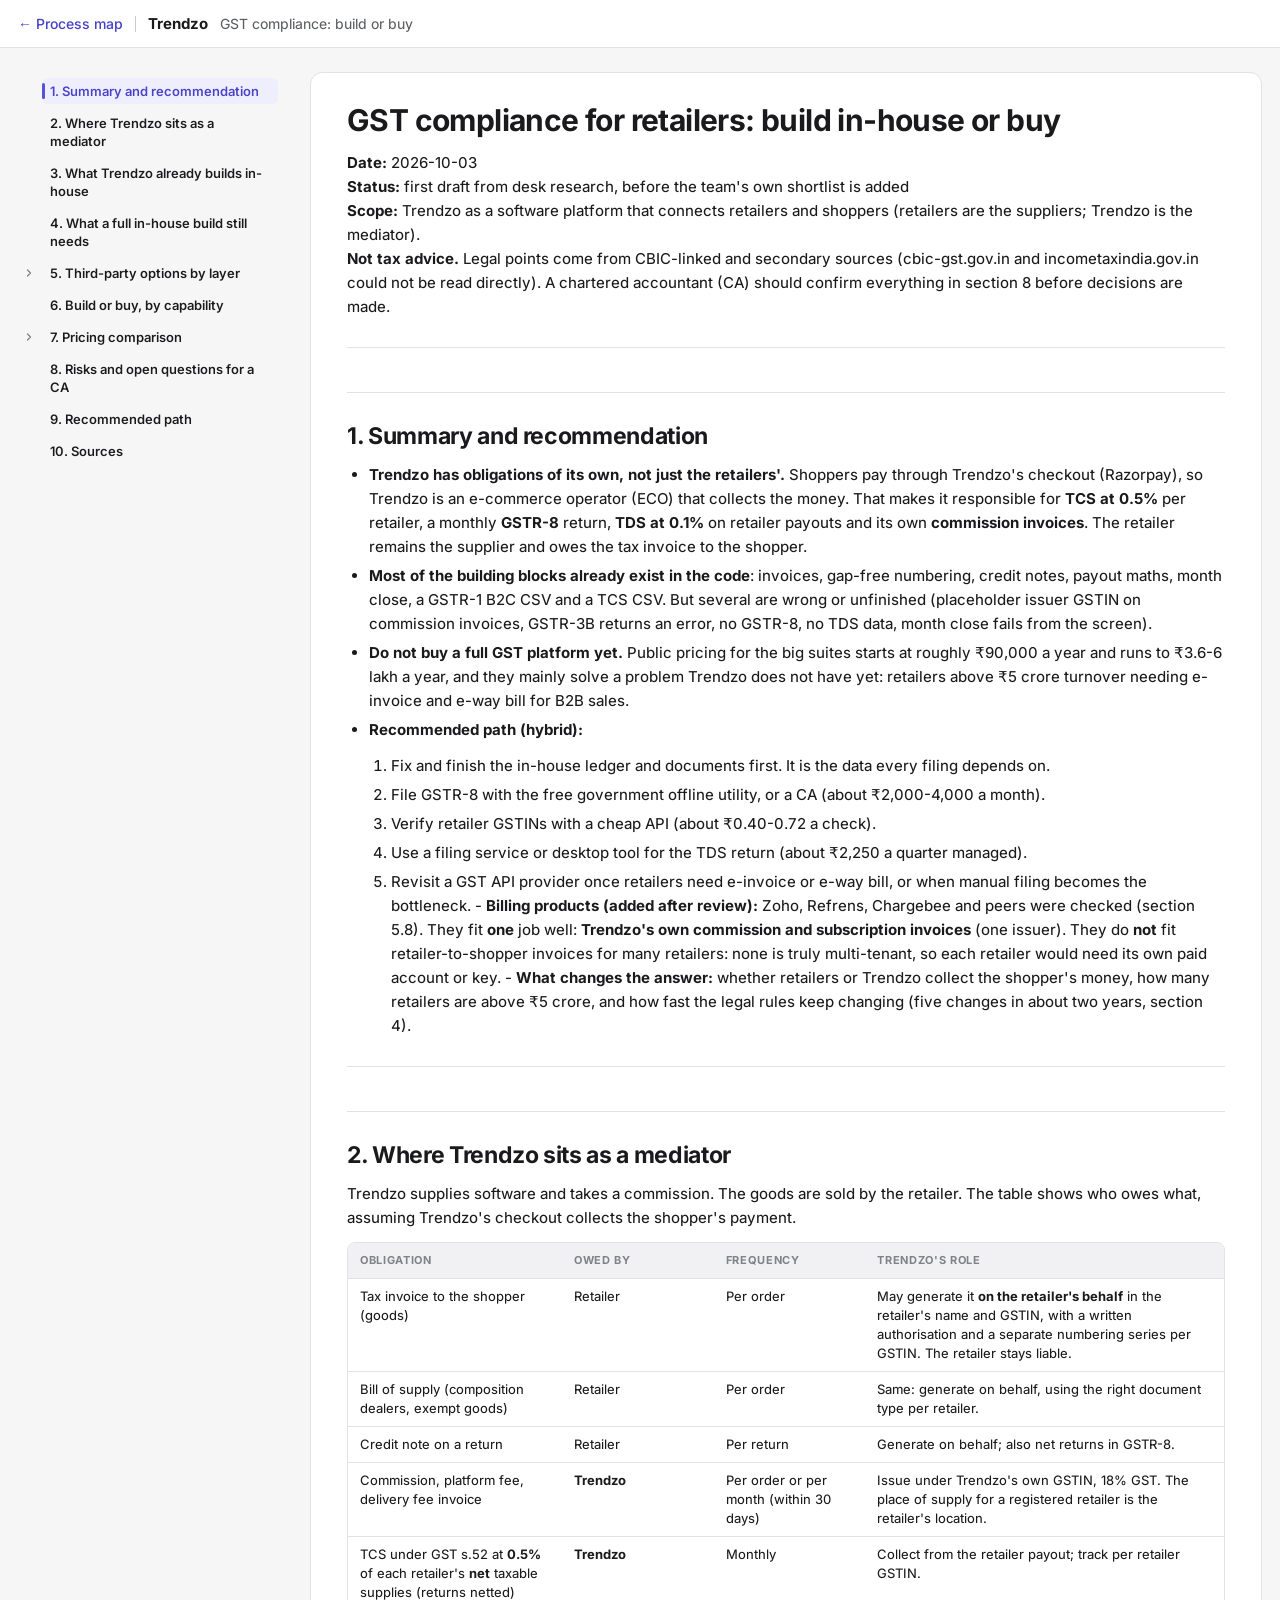
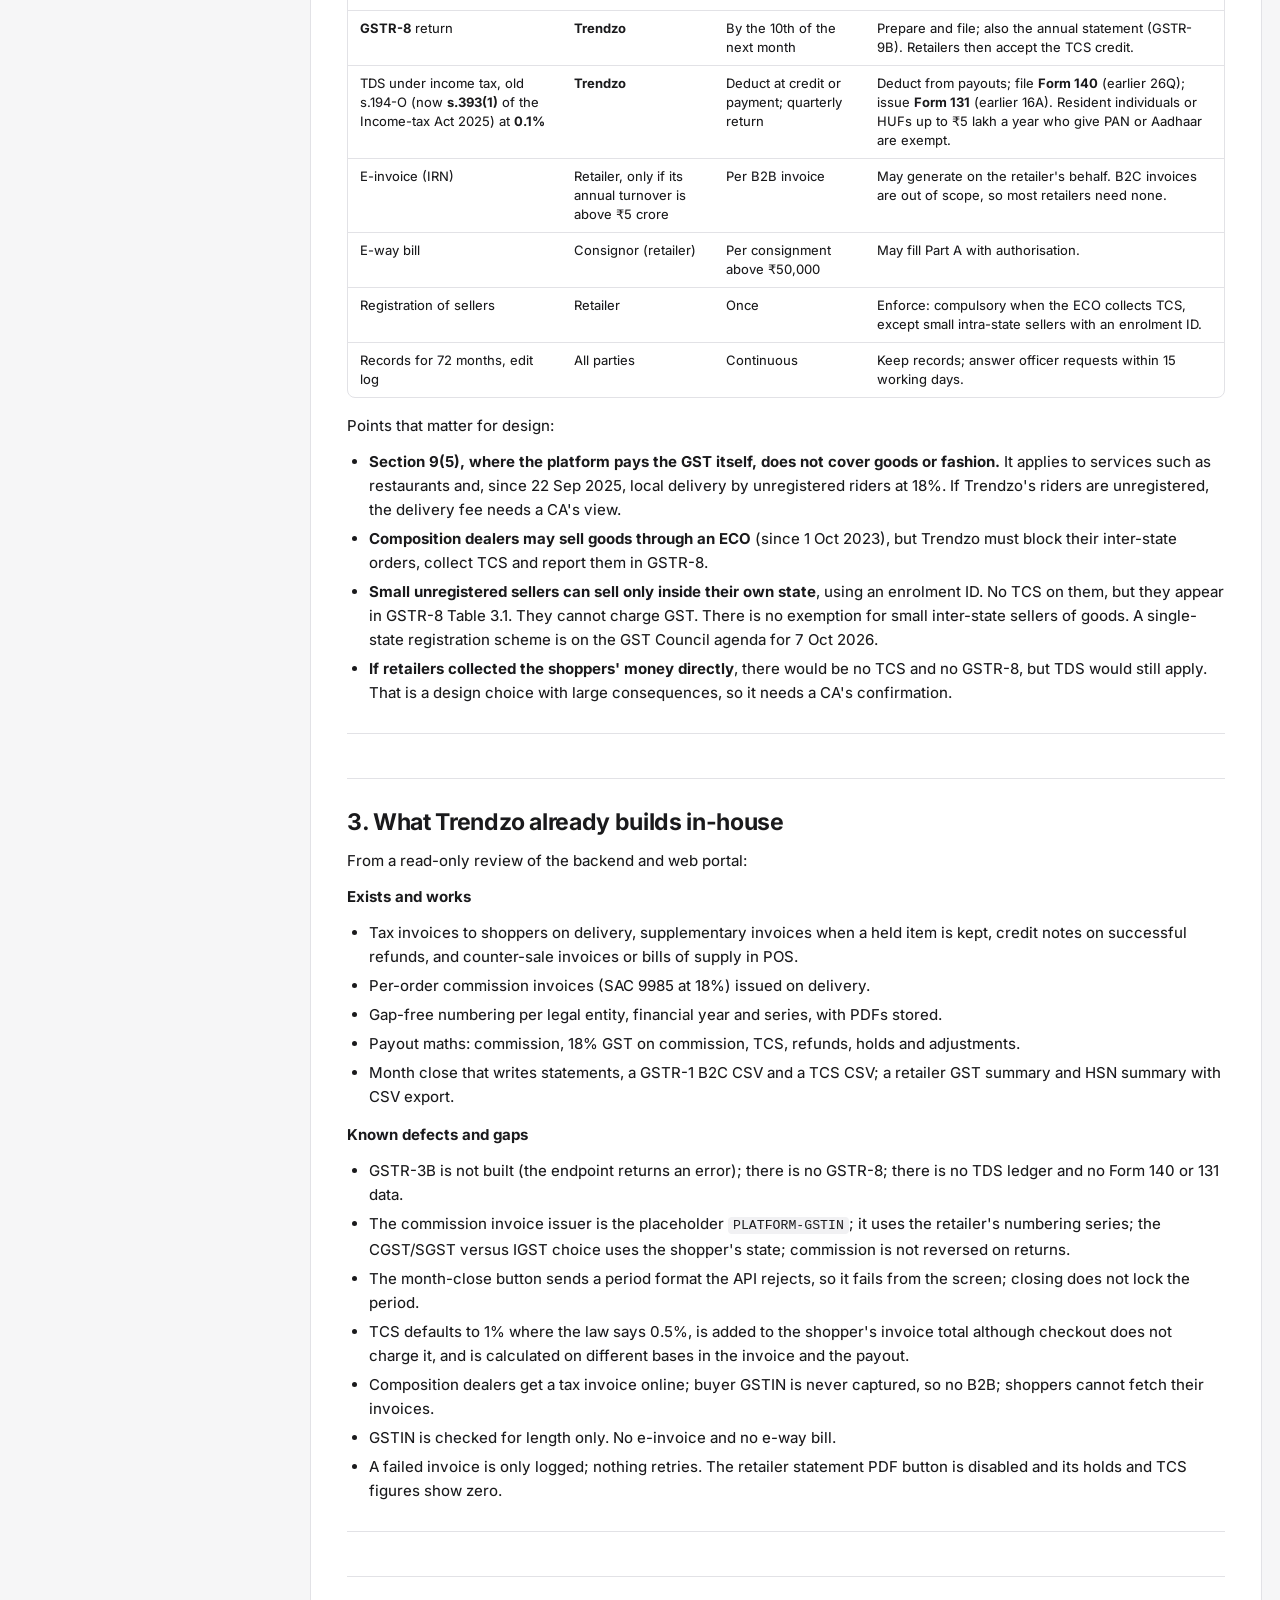
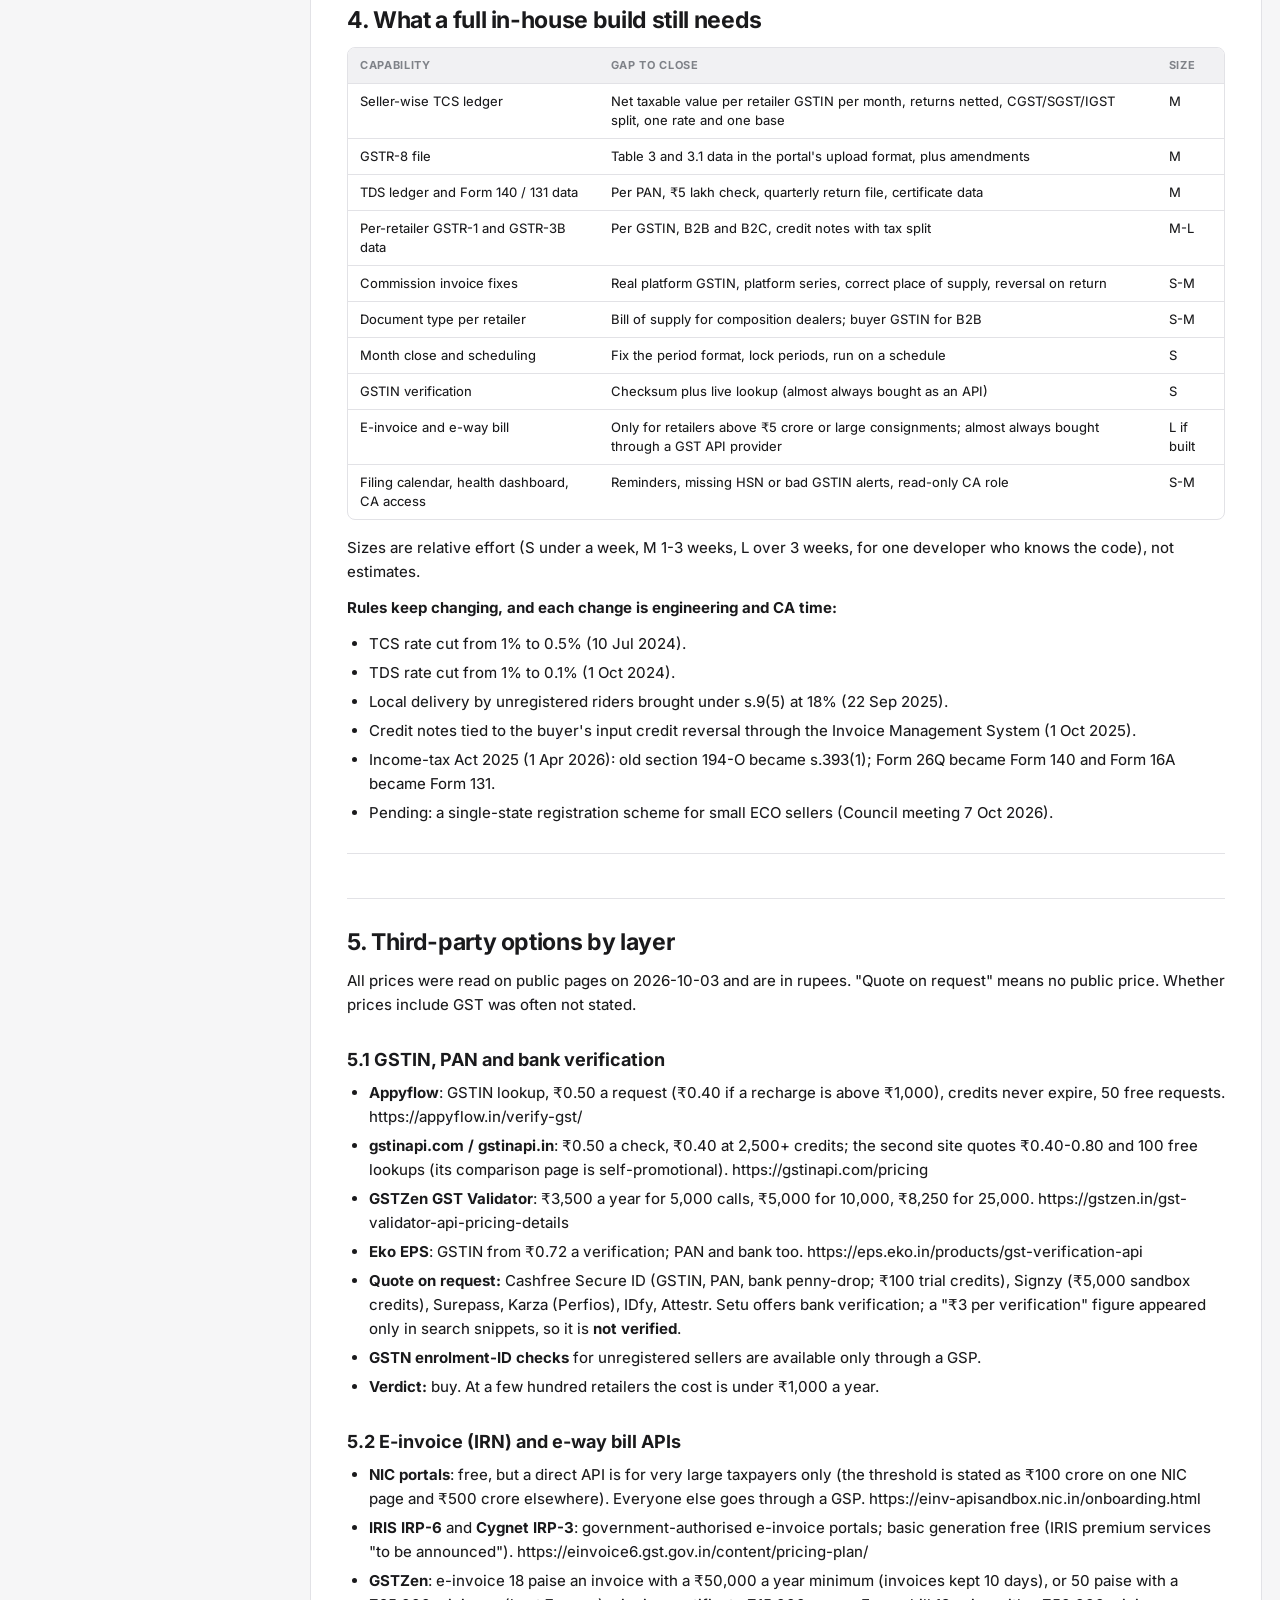
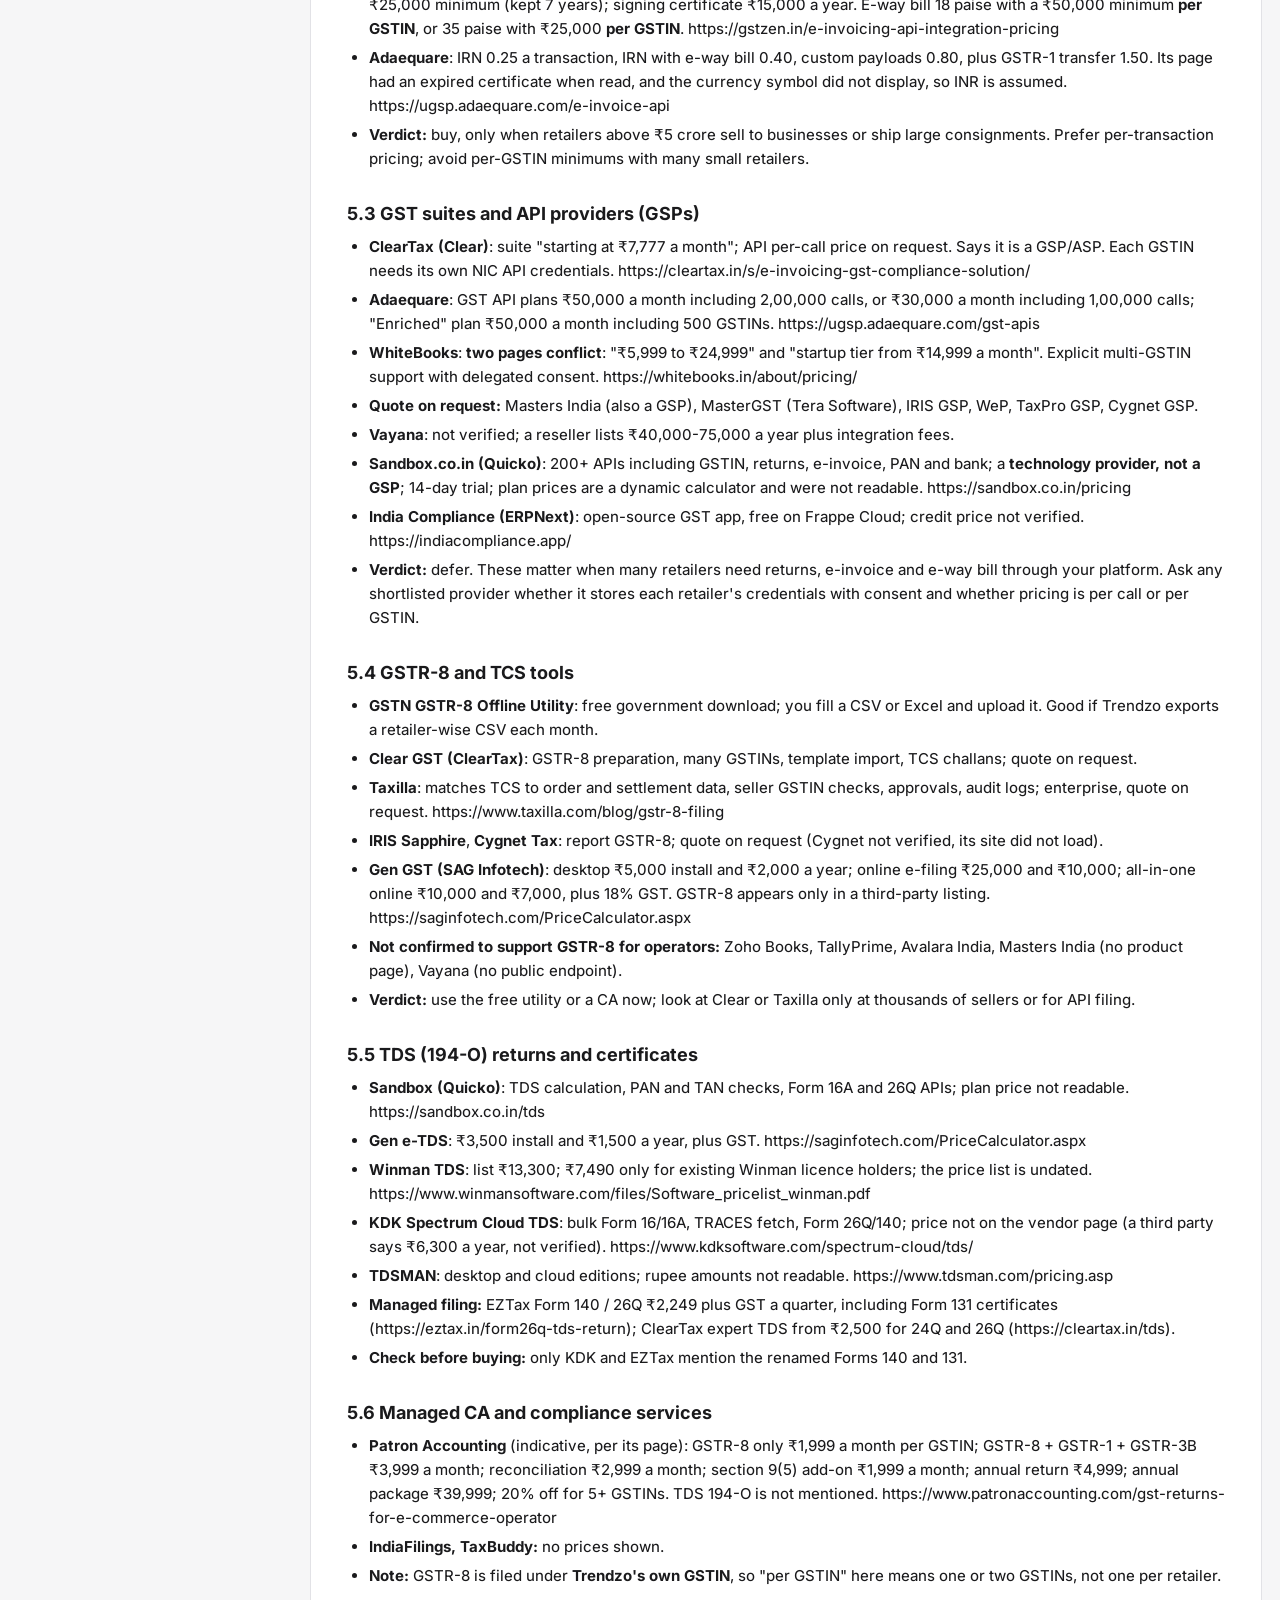
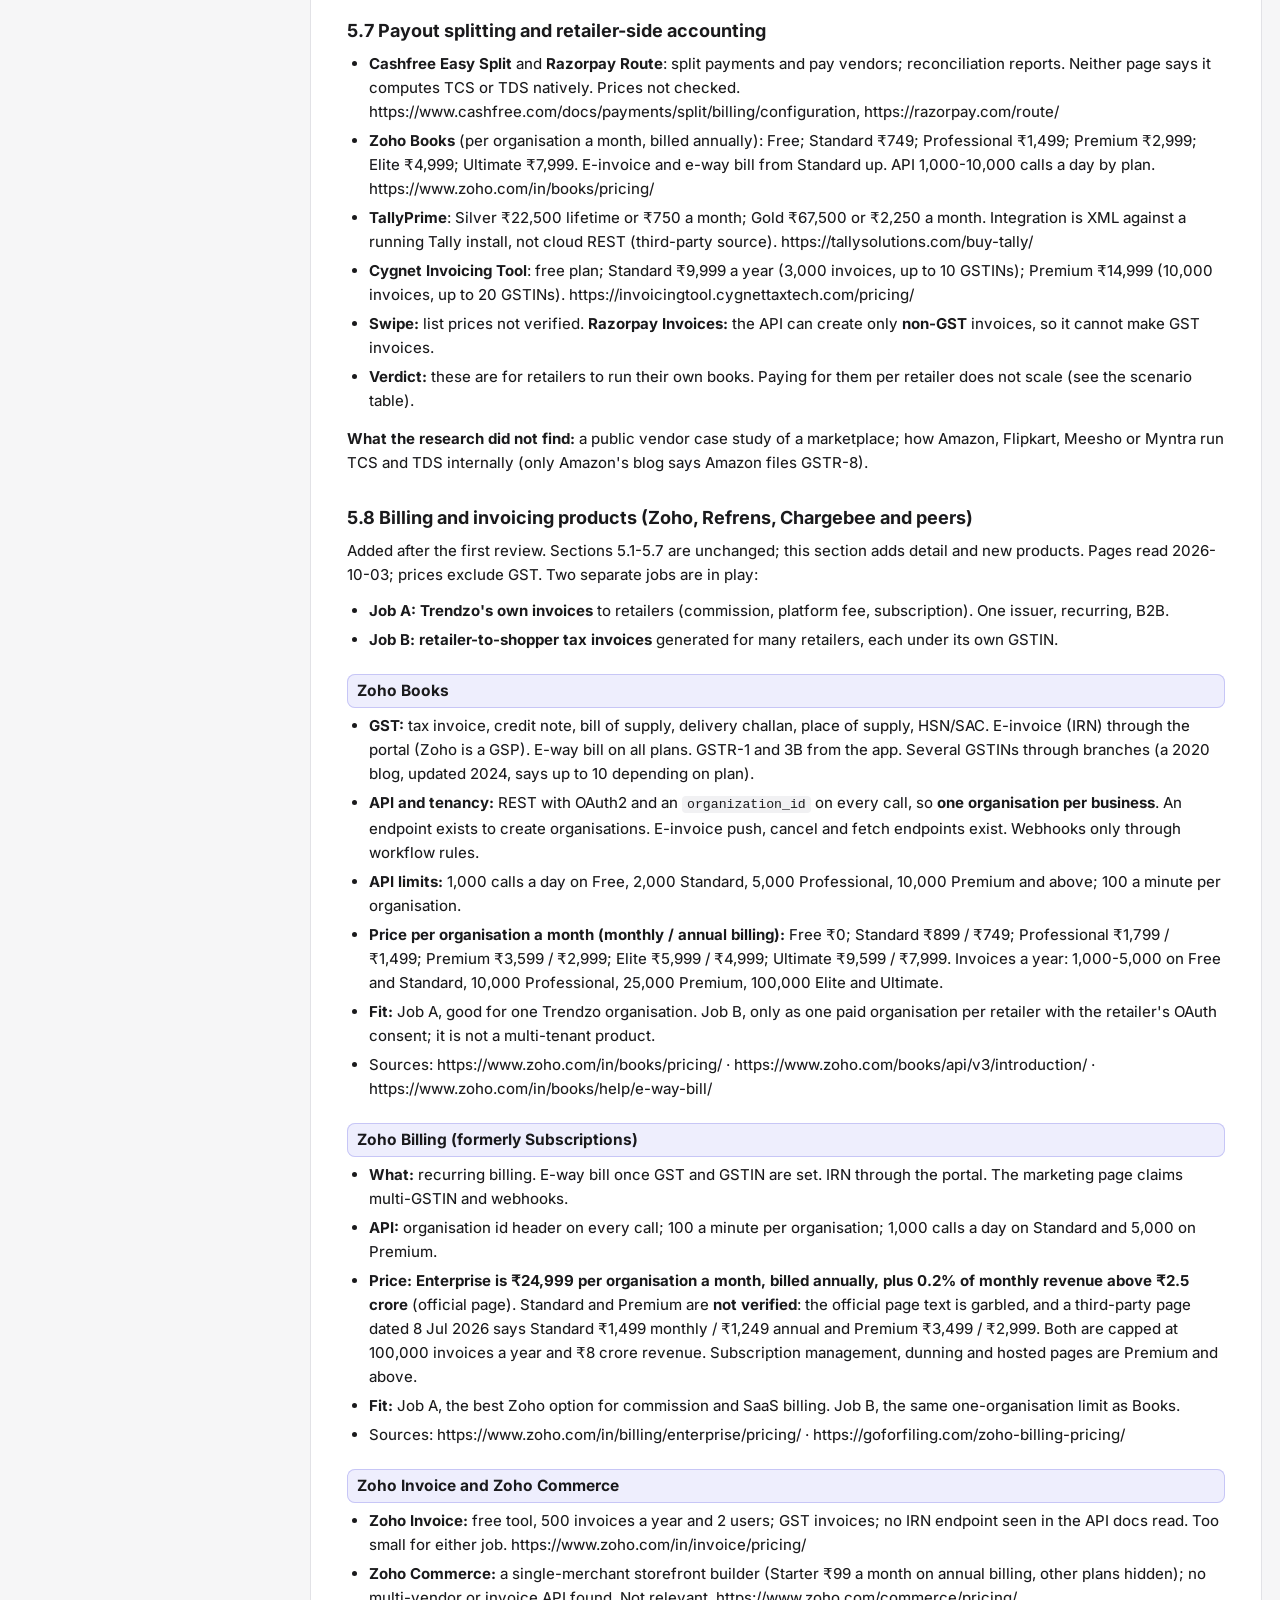
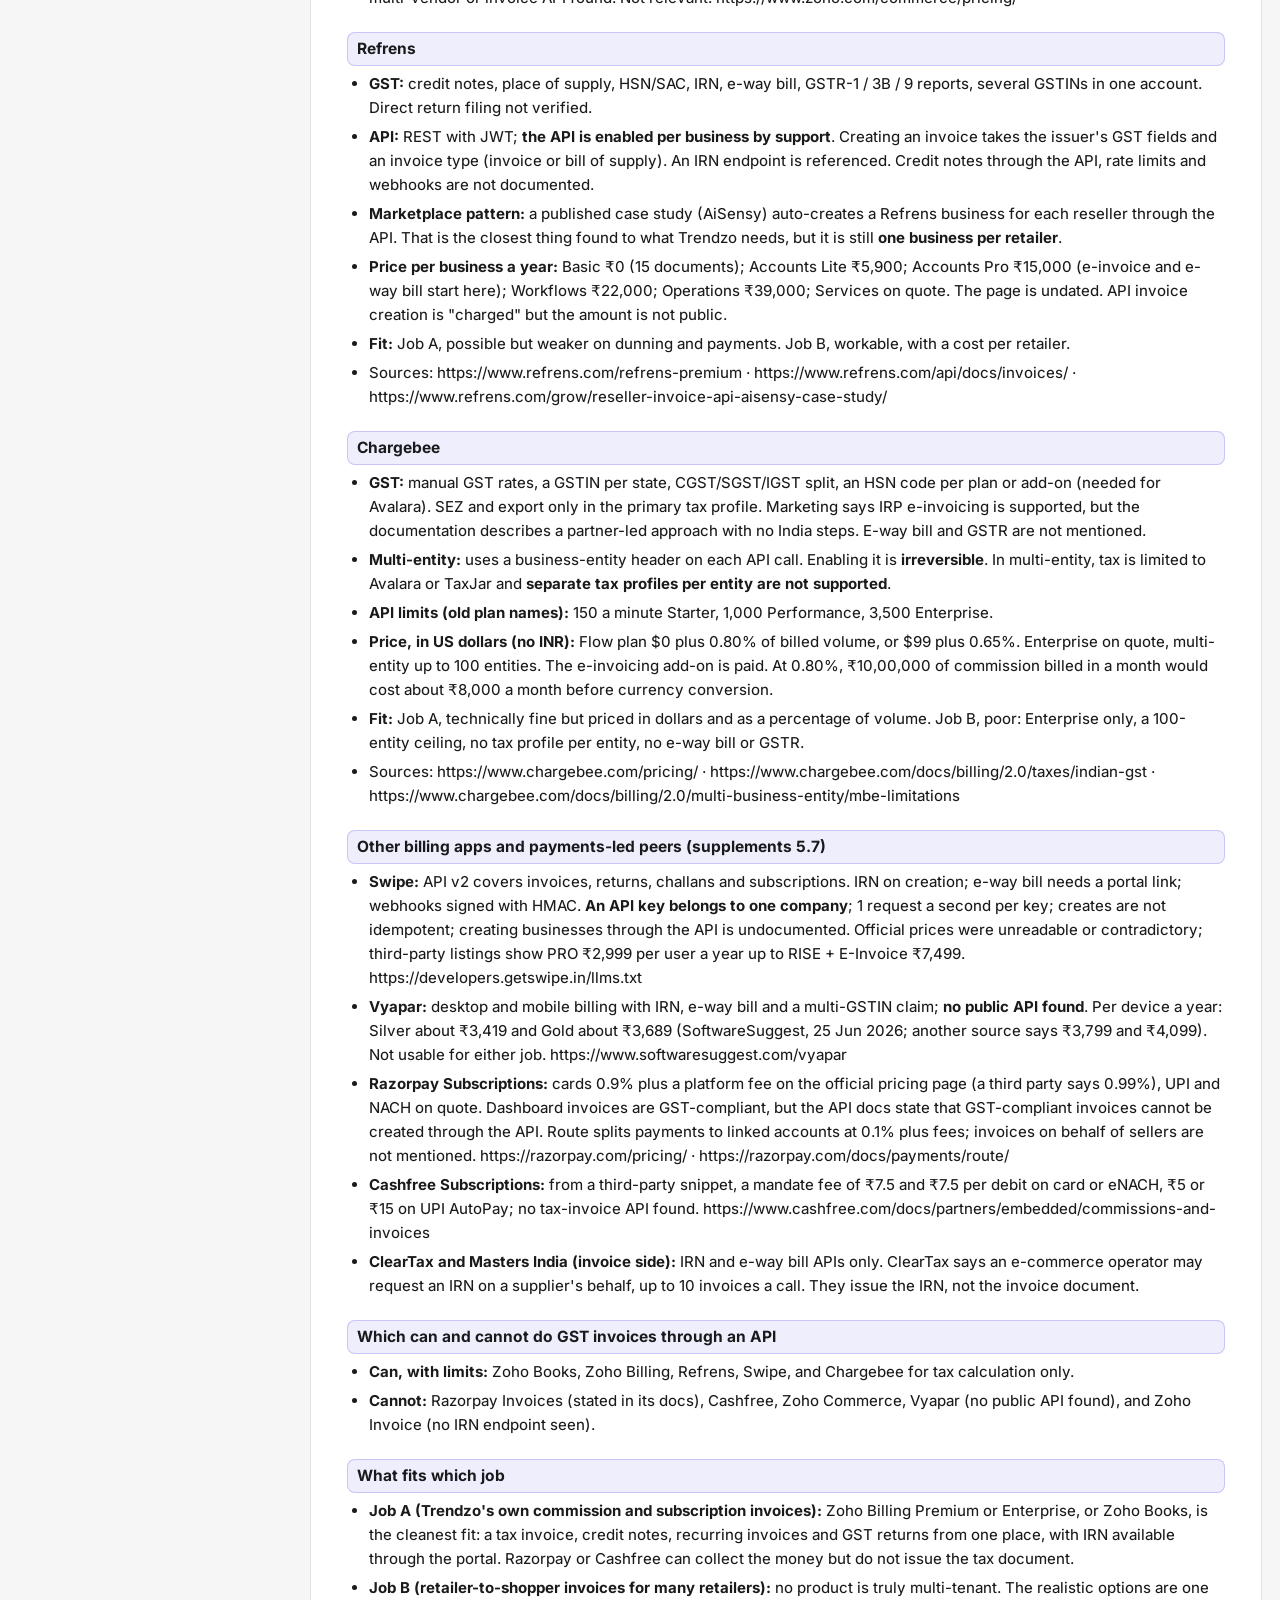
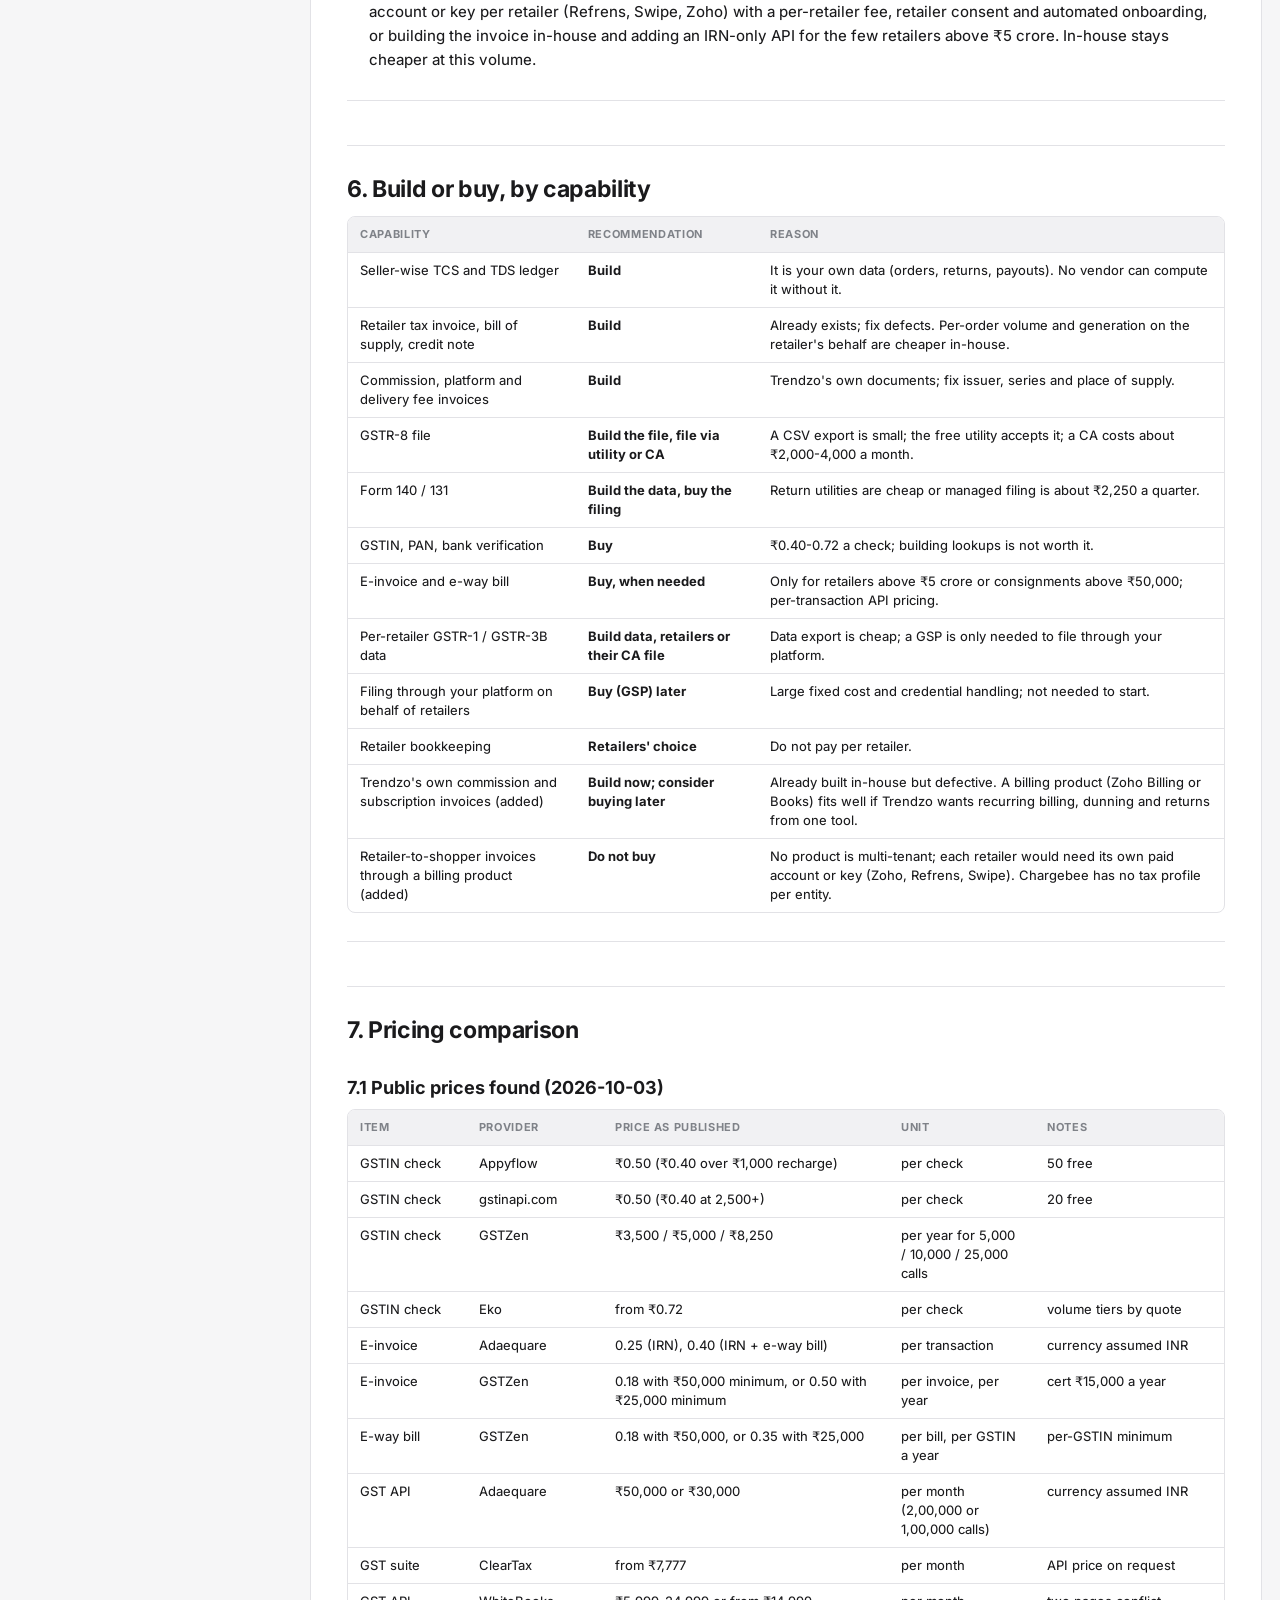
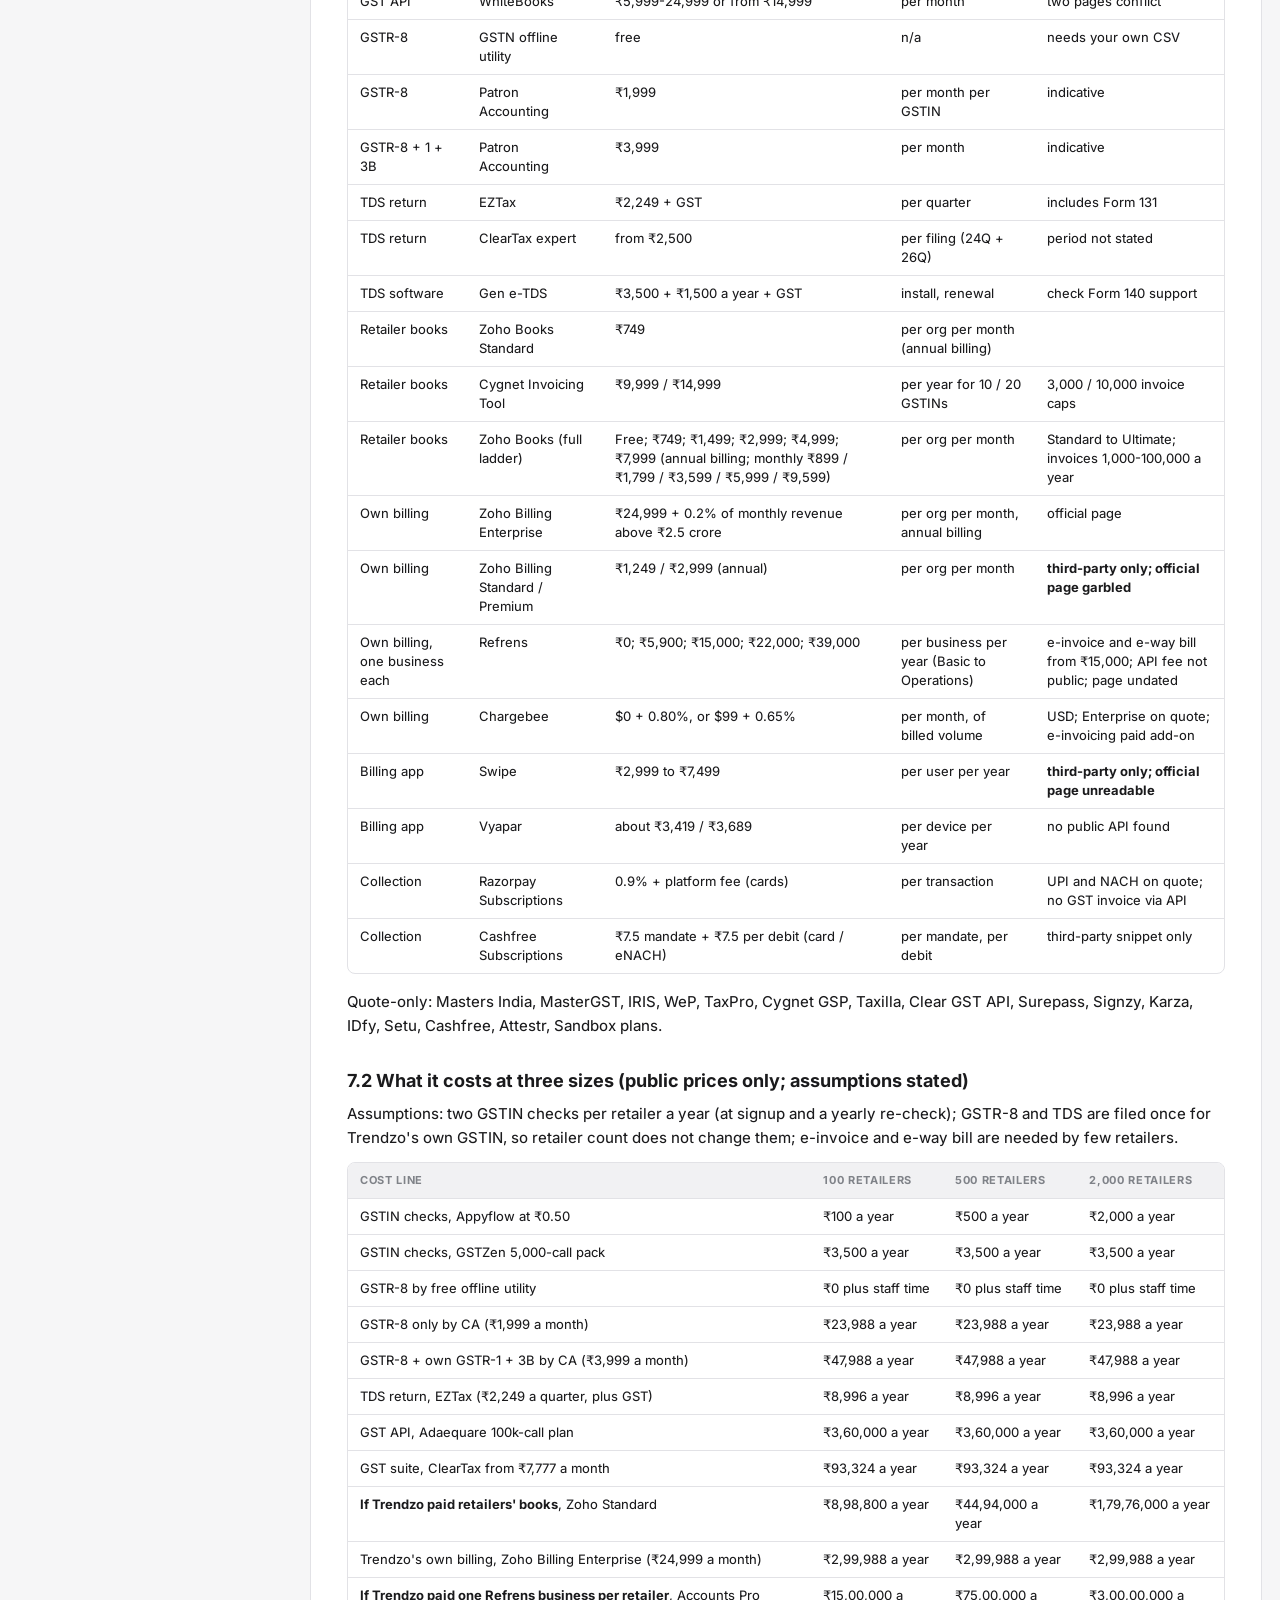
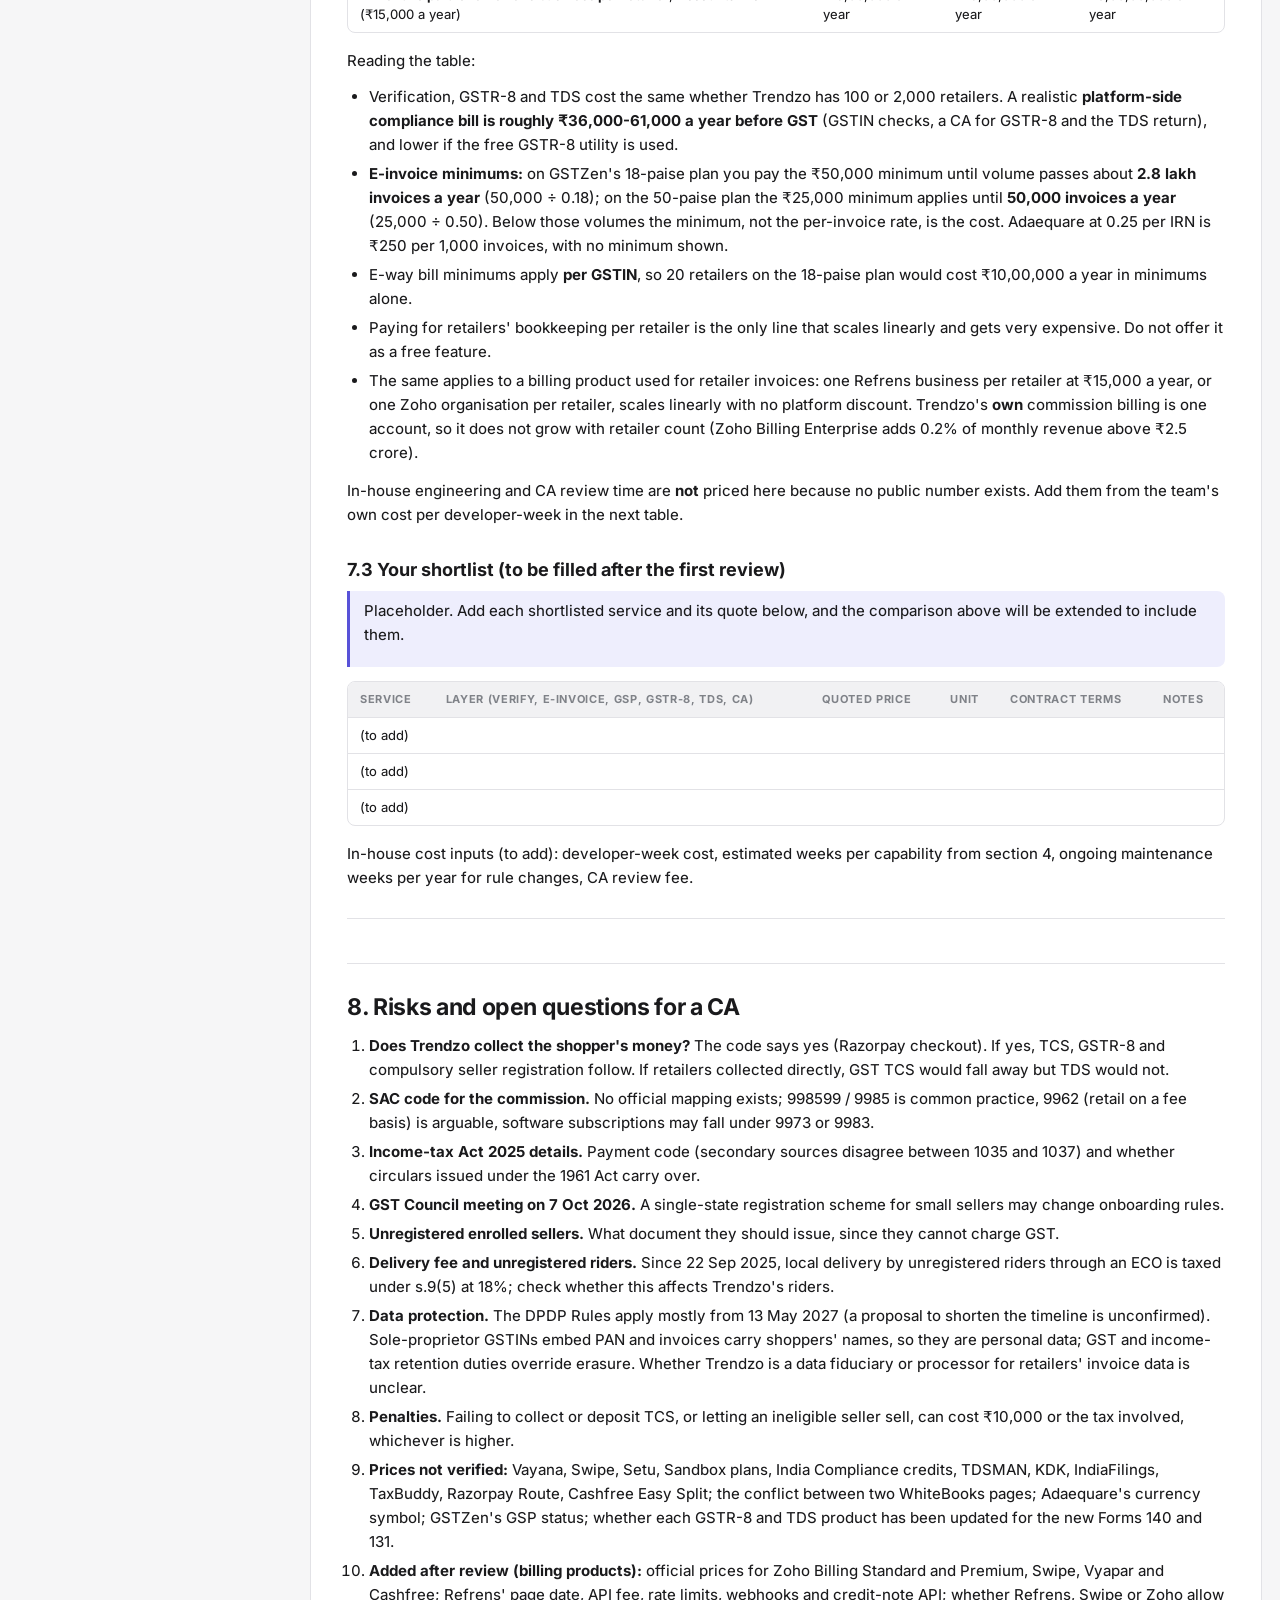
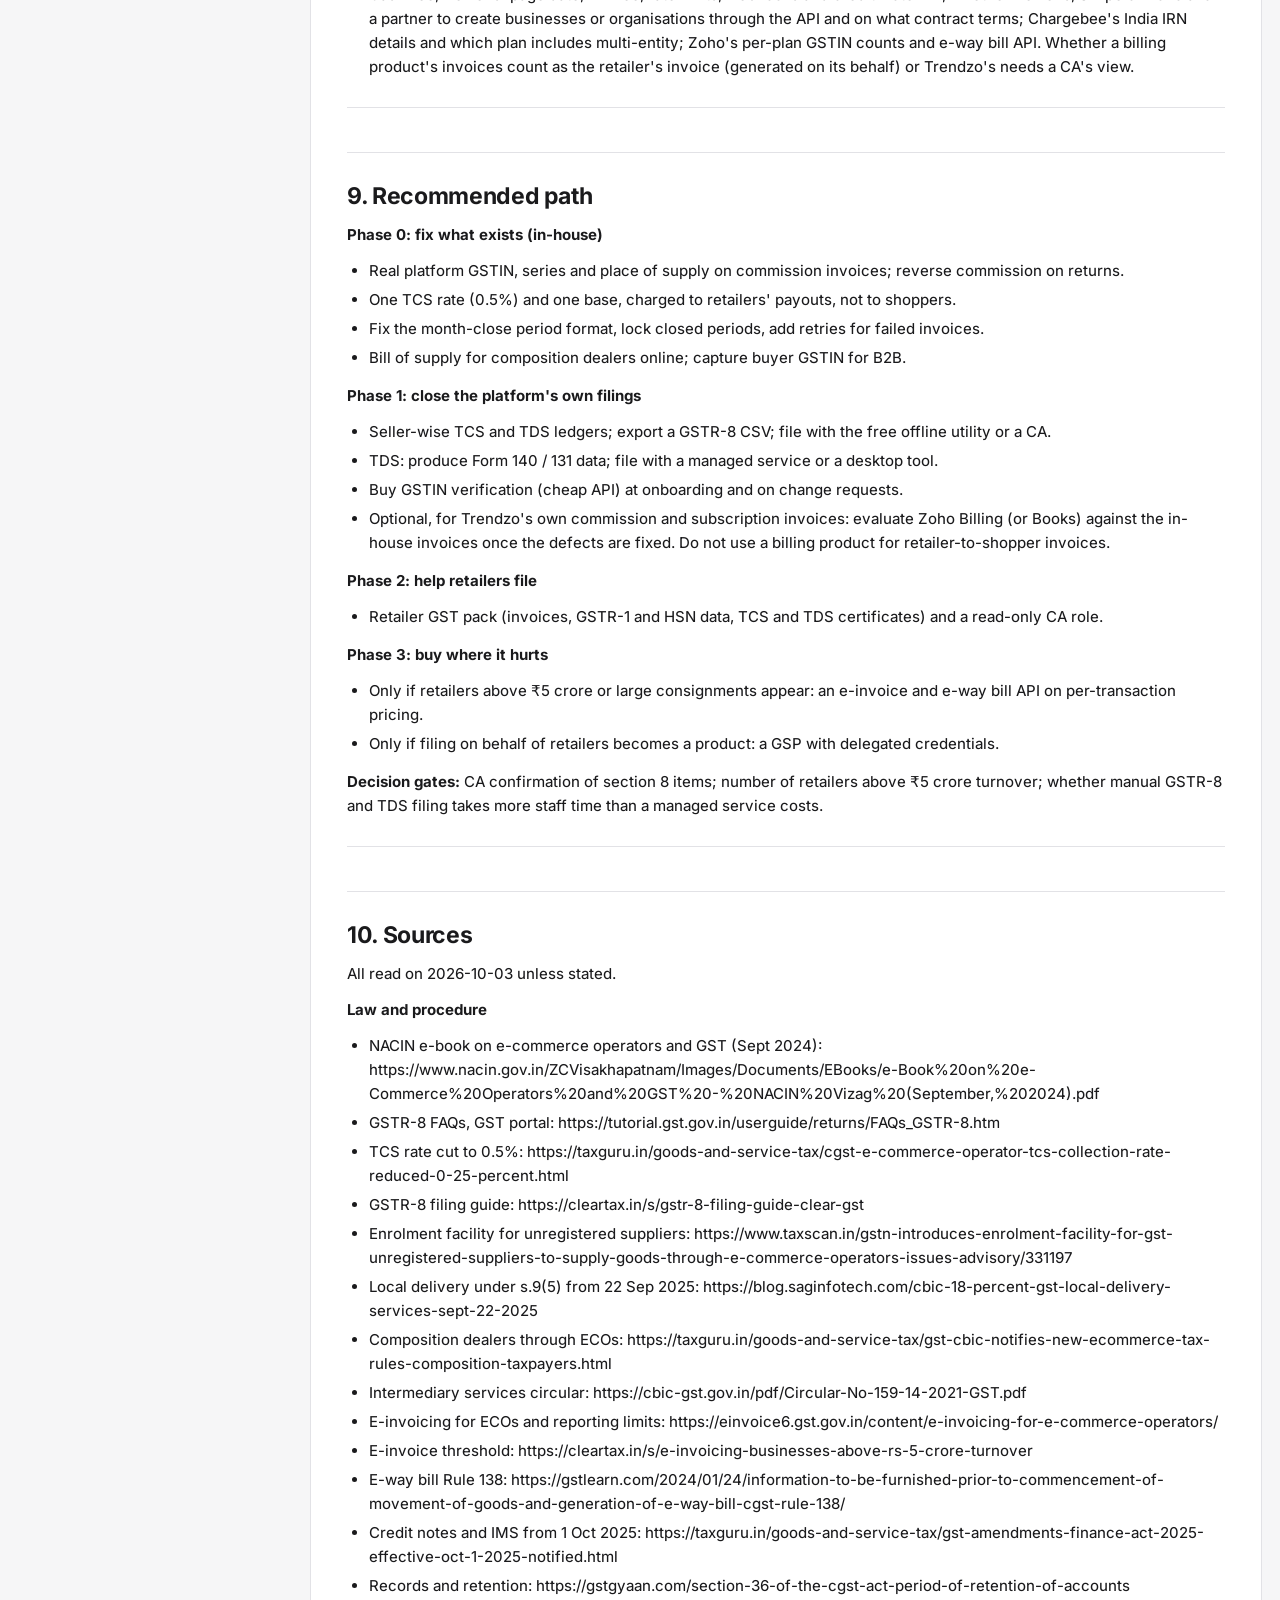
==== commit 7e56fbef: "Doc: add Zoho, Refrens, Chargebee and peer billing products; pricing rows and scenarios Co-Authored-" ====
--- a/doc.html
+++ b/doc.html
@@ -7,7 +7,7 @@
 </head><body>
 <header><a class="back" href="index.html">← Process map</a><span class="sep"></span><b>Trendzo</b><span class="sub">GST compliance: build or buy</span></header>
 <div class="wrap">
-<nav><div class="grp"><div class="gh"><span class="tg"></span><a class="l2" href="#1-summary-and-recommendation">1. Summary and recommendation</a></div></div><div class="grp"><div class="gh"><span class="tg"></span><a class="l2" href="#2-where-trendzo-sits-as-a-mediator">2. Where Trendzo sits as a mediator</a></div></div><div class="grp"><div class="gh"><span class="tg"></span><a class="l2" href="#3-what-trendzo-already-builds-in-house">3. What Trendzo already builds in-house</a></div></div><div class="grp"><div class="gh"><span class="tg"></span><a class="l2" href="#4-what-a-full-in-house-build-still-needs">4. What a full in-house build still needs</a></div></div><div class="grp"><div class="gh"><button class="tg" aria-label="Expand or collapse" tabindex="-1"><svg width="12" height="12" viewBox="0 0 24 24" fill="none" stroke="currentColor" stroke-width="2.5" stroke-linecap="round" stroke-linejoin="round"><path d="m9 6 6 6-6 6"/></svg></button><a class="l2" href="#5-third-party-options-by-layer">5. Third-party options by layer</a></div><div class="subs"><div><a class="l3" href="#51-gstin-pan-and-bank-verification">5.1 GSTIN, PAN and bank verification</a><a class="l3" href="#52-e-invoice-irn-and-e-way-bill-apis">5.2 E-invoice (IRN) and e-way bill APIs</a><a class="l3" href="#53-gst-suites-and-api-providers-gsps">5.3 GST suites and API providers (GSPs)</a><a class="l3" href="#54-gstr-8-and-tcs-tools">5.4 GSTR-8 and TCS tools</a><a class="l3" href="#55-tds-194-o-returns-and-certificates">5.5 TDS (194-O) returns and certificates</a><a class="l3" href="#56-managed-ca-and-compliance-services">5.6 Managed CA and compliance services</a><a class="l3" href="#57-payout-splitting-and-retailer-side-accounting">5.7 Payout splitting and retailer-side accounting</a></div></div></div><div class="grp"><div class="gh"><span class="tg"></span><a class="l2" href="#6-build-or-buy-by-capability">6. Build or buy, by capability</a></div></div><div class="grp"><div class="gh"><button class="tg" aria-label="Expand or collapse" tabindex="-1"><svg width="12" height="12" viewBox="0 0 24 24" fill="none" stroke="currentColor" stroke-width="2.5" stroke-linecap="round" stroke-linejoin="round"><path d="m9 6 6 6-6 6"/></svg></button><a class="l2" href="#7-pricing-comparison">7. Pricing comparison</a></div><div class="subs"><div><a class="l3" href="#71-public-prices-found-2026-10-03">7.1 Public prices found (2026-10-03)</a><a class="l3" href="#72-what-it-costs-at-three-sizes-public-prices-only-assumptions-stated">7.2 What it costs at three sizes (public prices only; assumptions stated)</a><a class="l3" href="#73-your-shortlist-to-be-filled-after-the-first-review">7.3 Your shortlist (to be filled after the first review)</a></div></div></div><div class="grp"><div class="gh"><span class="tg"></span><a class="l2" href="#8-risks-and-open-questions-for-a-ca">8. Risks and open questions for a CA</a></div></div><div class="grp"><div class="gh"><span class="tg"></span><a class="l2" href="#9-recommended-path">9. Recommended path</a></div></div><div class="grp"><div class="gh"><span class="tg"></span><a class="l2" href="#10-sources">10. Sources</a></div></div></nav>
+<nav><div class="grp"><div class="gh"><span class="tg"></span><a class="l2" href="#1-summary-and-recommendation">1. Summary and recommendation</a></div></div><div class="grp"><div class="gh"><span class="tg"></span><a class="l2" href="#2-where-trendzo-sits-as-a-mediator">2. Where Trendzo sits as a mediator</a></div></div><div class="grp"><div class="gh"><span class="tg"></span><a class="l2" href="#3-what-trendzo-already-builds-in-house">3. What Trendzo already builds in-house</a></div></div><div class="grp"><div class="gh"><span class="tg"></span><a class="l2" href="#4-what-a-full-in-house-build-still-needs">4. What a full in-house build still needs</a></div></div><div class="grp"><div class="gh"><button class="tg" aria-label="Expand or collapse" tabindex="-1"><svg width="12" height="12" viewBox="0 0 24 24" fill="none" stroke="currentColor" stroke-width="2.5" stroke-linecap="round" stroke-linejoin="round"><path d="m9 6 6 6-6 6"/></svg></button><a class="l2" href="#5-third-party-options-by-layer">5. Third-party options by layer</a></div><div class="subs"><div><a class="l3" href="#51-gstin-pan-and-bank-verification">5.1 GSTIN, PAN and bank verification</a><a class="l3" href="#52-e-invoice-irn-and-e-way-bill-apis">5.2 E-invoice (IRN) and e-way bill APIs</a><a class="l3" href="#53-gst-suites-and-api-providers-gsps">5.3 GST suites and API providers (GSPs)</a><a class="l3" href="#54-gstr-8-and-tcs-tools">5.4 GSTR-8 and TCS tools</a><a class="l3" href="#55-tds-194-o-returns-and-certificates">5.5 TDS (194-O) returns and certificates</a><a class="l3" href="#56-managed-ca-and-compliance-services">5.6 Managed CA and compliance services</a><a class="l3" href="#57-payout-splitting-and-retailer-side-accounting">5.7 Payout splitting and retailer-side accounting</a><a class="l3" href="#58-billing-and-invoicing-products-zoho-refrens-chargebee-and-peers">5.8 Billing and invoicing products (Zoho, Refrens, Chargebee and peers)</a></div></div></div><div class="grp"><div class="gh"><span class="tg"></span><a class="l2" href="#6-build-or-buy-by-capability">6. Build or buy, by capability</a></div></div><div class="grp"><div class="gh"><button class="tg" aria-label="Expand or collapse" tabindex="-1"><svg width="12" height="12" viewBox="0 0 24 24" fill="none" stroke="currentColor" stroke-width="2.5" stroke-linecap="round" stroke-linejoin="round"><path d="m9 6 6 6-6 6"/></svg></button><a class="l2" href="#7-pricing-comparison">7. Pricing comparison</a></div><div class="subs"><div><a class="l3" href="#71-public-prices-found-2026-10-03">7.1 Public prices found (2026-10-03)</a><a class="l3" href="#72-what-it-costs-at-three-sizes-public-prices-only-assumptions-stated">7.2 What it costs at three sizes (public prices only; assumptions stated)</a><a class="l3" href="#73-your-shortlist-to-be-filled-after-the-first-review">7.3 Your shortlist (to be filled after the first review)</a></div></div></div><div class="grp"><div class="gh"><span class="tg"></span><a class="l2" href="#8-risks-and-open-questions-for-a-ca">8. Risks and open questions for a CA</a></div></div><div class="grp"><div class="gh"><span class="tg"></span><a class="l2" href="#9-recommended-path">9. Recommended path</a></div></div><div class="grp"><div class="gh"><span class="tg"></span><a class="l2" href="#10-sources">10. Sources</a></div></div></nav>
 <main>
 <h1>GST compliance for retailers: build in-house or buy</h1>
 
@@ -29,6 +29,7 @@
 <li>Verify retailer GSTINs with a cheap API (about ₹0.40-0.72 a check).</li>
 <li>Use a filing service or desktop tool for the TDS return (about ₹2,250 a quarter managed).</li>
 <li>Revisit a GST API provider once retailers need e-invoice or e-way bill, or when manual filing becomes the bottleneck.
+- <strong>Billing products (added after review):</strong> Zoho, Refrens, Chargebee and peers were checked (section 5.8). They fit <strong>one</strong> job well: <strong>Trendzo's own commission and subscription invoices</strong> (one issuer). They do <strong>not</strong> fit retailer-to-shopper invoices for many retailers: none is truly multi-tenant, so each retailer would need its own paid account or key.
 - <strong>What changes the answer:</strong> whether retailers or Trendzo collect the shopper's money, how many retailers are above ₹5 crore, and how fast the legal rules keep changing (five changes in about two years, section 4).</li>
 </ol>
 </li>
@@ -283,6 +284,70 @@
 <li><strong>Verdict:</strong> these are for retailers to run their own books. Paying for them per retailer does not scale (see the scenario table).</li>
 </ul>
 <p><strong>What the research did not find:</strong> a public vendor case study of a marketplace; how Amazon, Flipkart, Meesho or Myntra run TCS and TDS internally (only Amazon's blog says Amazon files GSTR-8).</p>
+<h3 id="58-billing-and-invoicing-products-zoho-refrens-chargebee-and-peers">5.8 Billing and invoicing products (Zoho, Refrens, Chargebee and peers)</h3>
+<p>Added after the first review. Sections 5.1-5.7 are unchanged; this section adds detail and new products. Pages read 2026-10-03; prices exclude GST. Two separate jobs are in play:</p>
+<ul>
+<li><strong>Job A: Trendzo's own invoices</strong> to retailers (commission, platform fee, subscription). One issuer, recurring, B2B.</li>
+<li><strong>Job B: retailer-to-shopper tax invoices</strong> generated for many retailers, each under its own GSTIN.</li>
+</ul>
+<h4 id="zoho-books">Zoho Books</h4>
+<ul>
+<li><strong>GST:</strong> tax invoice, credit note, bill of supply, delivery challan, place of supply, HSN/SAC. E-invoice (IRN) through the portal (Zoho is a GSP). E-way bill on all plans. GSTR-1 and 3B from the app. Several GSTINs through branches (a 2020 blog, updated 2024, says up to 10 depending on plan).</li>
+<li><strong>API and tenancy:</strong> REST with OAuth2 and an <code>organization_id</code> on every call, so <strong>one organisation per business</strong>. An endpoint exists to create organisations. E-invoice push, cancel and fetch endpoints exist. Webhooks only through workflow rules.</li>
+<li><strong>API limits:</strong> 1,000 calls a day on Free, 2,000 Standard, 5,000 Professional, 10,000 Premium and above; 100 a minute per organisation.</li>
+<li><strong>Price per organisation a month (monthly / annual billing):</strong> Free ₹0; Standard ₹899 / ₹749; Professional ₹1,799 / ₹1,499; Premium ₹3,599 / ₹2,999; Elite ₹5,999 / ₹4,999; Ultimate ₹9,599 / ₹7,999. Invoices a year: 1,000-5,000 on Free and Standard, 10,000 Professional, 25,000 Premium, 100,000 Elite and Ultimate.</li>
+<li><strong>Fit:</strong> Job A, good for one Trendzo organisation. Job B, only as one paid organisation per retailer with the retailer's OAuth consent; it is not a multi-tenant product.</li>
+<li>Sources: https://www.zoho.com/in/books/pricing/ · https://www.zoho.com/books/api/v3/introduction/ · https://www.zoho.com/in/books/help/e-way-bill/</li>
+</ul>
+<h4 id="zoho-billing-formerly-subscriptions">Zoho Billing (formerly Subscriptions)</h4>
+<ul>
+<li><strong>What:</strong> recurring billing. E-way bill once GST and GSTIN are set. IRN through the portal. The marketing page claims multi-GSTIN and webhooks.</li>
+<li><strong>API:</strong> organisation id header on every call; 100 a minute per organisation; 1,000 calls a day on Standard and 5,000 on Premium.</li>
+<li><strong>Price:</strong> <strong>Enterprise is ₹24,999 per organisation a month, billed annually, plus 0.2% of monthly revenue above ₹2.5 crore</strong> (official page). Standard and Premium are <strong>not verified</strong>: the official page text is garbled, and a third-party page dated 8 Jul 2026 says Standard ₹1,499 monthly / ₹1,249 annual and Premium ₹3,499 / ₹2,999. Both are capped at 100,000 invoices a year and ₹8 crore revenue. Subscription management, dunning and hosted pages are Premium and above.</li>
+<li><strong>Fit:</strong> Job A, the best Zoho option for commission and SaaS billing. Job B, the same one-organisation limit as Books.</li>
+<li>Sources: https://www.zoho.com/in/billing/enterprise/pricing/ · https://goforfiling.com/zoho-billing-pricing/</li>
+</ul>
+<h4 id="zoho-invoice-and-zoho-commerce">Zoho Invoice and Zoho Commerce</h4>
+<ul>
+<li><strong>Zoho Invoice:</strong> free tool, 500 invoices a year and 2 users; GST invoices; no IRN endpoint seen in the API docs read. Too small for either job. https://www.zoho.com/in/invoice/pricing/</li>
+<li><strong>Zoho Commerce:</strong> a single-merchant storefront builder (Starter ₹99 a month on annual billing, other plans hidden); no multi-vendor or invoice API found. Not relevant. https://www.zoho.com/commerce/pricing/</li>
+</ul>
+<h4 id="refrens">Refrens</h4>
+<ul>
+<li><strong>GST:</strong> credit notes, place of supply, HSN/SAC, IRN, e-way bill, GSTR-1 / 3B / 9 reports, several GSTINs in one account. Direct return filing not verified.</li>
+<li><strong>API:</strong> REST with JWT; <strong>the API is enabled per business by support</strong>. Creating an invoice takes the issuer's GST fields and an invoice type (invoice or bill of supply). An IRN endpoint is referenced. Credit notes through the API, rate limits and webhooks are not documented.</li>
+<li><strong>Marketplace pattern:</strong> a published case study (AiSensy) auto-creates a Refrens business for each reseller through the API. That is the closest thing found to what Trendzo needs, but it is still <strong>one business per retailer</strong>.</li>
+<li><strong>Price per business a year:</strong> Basic ₹0 (15 documents); Accounts Lite ₹5,900; Accounts Pro ₹15,000 (e-invoice and e-way bill start here); Workflows ₹22,000; Operations ₹39,000; Services on quote. The page is undated. API invoice creation is "charged" but the amount is not public.</li>
+<li><strong>Fit:</strong> Job A, possible but weaker on dunning and payments. Job B, workable, with a cost per retailer.</li>
+<li>Sources: https://www.refrens.com/refrens-premium · https://www.refrens.com/api/docs/invoices/ · https://www.refrens.com/grow/reseller-invoice-api-aisensy-case-study/</li>
+</ul>
+<h4 id="chargebee">Chargebee</h4>
+<ul>
+<li><strong>GST:</strong> manual GST rates, a GSTIN per state, CGST/SGST/IGST split, an HSN code per plan or add-on (needed for Avalara). SEZ and export only in the primary tax profile. Marketing says IRP e-invoicing is supported, but the documentation describes a partner-led approach with no India steps. E-way bill and GSTR are not mentioned.</li>
+<li><strong>Multi-entity:</strong> uses a business-entity header on each API call. Enabling it is <strong>irreversible</strong>. In multi-entity, tax is limited to Avalara or TaxJar and <strong>separate tax profiles per entity are not supported</strong>.</li>
+<li><strong>API limits (old plan names):</strong> 150 a minute Starter, 1,000 Performance, 3,500 Enterprise.</li>
+<li><strong>Price, in US dollars (no INR):</strong> Flow plan $0 plus 0.80% of billed volume, or $99 plus 0.65%. Enterprise on quote, multi-entity up to 100 entities. The e-invoicing add-on is paid. At 0.80%, ₹10,00,000 of commission billed in a month would cost about ₹8,000 a month before currency conversion.</li>
+<li><strong>Fit:</strong> Job A, technically fine but priced in dollars and as a percentage of volume. Job B, poor: Enterprise only, a 100-entity ceiling, no tax profile per entity, no e-way bill or GSTR.</li>
+<li>Sources: https://www.chargebee.com/pricing/ · https://www.chargebee.com/docs/billing/2.0/taxes/indian-gst · https://www.chargebee.com/docs/billing/2.0/multi-business-entity/mbe-limitations</li>
+</ul>
+<h4 id="other-billing-apps-and-payments-led-peers-supplements-57">Other billing apps and payments-led peers (supplements 5.7)</h4>
+<ul>
+<li><strong>Swipe:</strong> API v2 covers invoices, returns, challans and subscriptions. IRN on creation; e-way bill needs a portal link; webhooks signed with HMAC. <strong>An API key belongs to one company</strong>; 1 request a second per key; creates are not idempotent; creating businesses through the API is undocumented. Official prices were unreadable or contradictory; third-party listings show PRO ₹2,999 per user a year up to RISE + E-Invoice ₹7,499. https://developers.getswipe.in/llms.txt</li>
+<li><strong>Vyapar:</strong> desktop and mobile billing with IRN, e-way bill and a multi-GSTIN claim; <strong>no public API found</strong>. Per device a year: Silver about ₹3,419 and Gold about ₹3,689 (SoftwareSuggest, 25 Jun 2026; another source says ₹3,799 and ₹4,099). Not usable for either job. https://www.softwaresuggest.com/vyapar</li>
+<li><strong>Razorpay Subscriptions:</strong> cards 0.9% plus a platform fee on the official pricing page (a third party says 0.99%), UPI and NACH on quote. Dashboard invoices are GST-compliant, but the API docs state that GST-compliant invoices cannot be created through the API. Route splits payments to linked accounts at 0.1% plus fees; invoices on behalf of sellers are not mentioned. https://razorpay.com/pricing/ · https://razorpay.com/docs/payments/route/</li>
+<li><strong>Cashfree Subscriptions:</strong> from a third-party snippet, a mandate fee of ₹7.5 and ₹7.5 per debit on card or eNACH, ₹5 or ₹15 on UPI AutoPay; no tax-invoice API found. https://www.cashfree.com/docs/partners/embedded/commissions-and-invoices</li>
+<li><strong>ClearTax and Masters India (invoice side):</strong> IRN and e-way bill APIs only. ClearTax says an e-commerce operator may request an IRN on a supplier's behalf, up to 10 invoices a call. They issue the IRN, not the invoice document.</li>
+</ul>
+<h4 id="which-can-and-cannot-do-gst-invoices-through-an-api">Which can and cannot do GST invoices through an API</h4>
+<ul>
+<li><strong>Can, with limits:</strong> Zoho Books, Zoho Billing, Refrens, Swipe, and Chargebee for tax calculation only.</li>
+<li><strong>Cannot:</strong> Razorpay Invoices (stated in its docs), Cashfree, Zoho Commerce, Vyapar (no public API found), and Zoho Invoice (no IRN endpoint seen).</li>
+</ul>
+<h4 id="what-fits-which-job">What fits which job</h4>
+<ul>
+<li><strong>Job A (Trendzo's own commission and subscription invoices):</strong> Zoho Billing Premium or Enterprise, or Zoho Books, is the cleanest fit: a tax invoice, credit notes, recurring invoices and GST returns from one place, with IRN available through the portal. Razorpay or Cashfree can collect the money but do not issue the tax document.</li>
+<li><strong>Job B (retailer-to-shopper invoices for many retailers):</strong> no product is truly multi-tenant. The realistic options are one account or key per retailer (Refrens, Swipe, Zoho) with a per-retailer fee, retailer consent and automated onboarding, or building the invoice in-house and adding an IRN-only API for the few retailers above ₹5 crore. In-house stays cheaper at this volume.</li>
+</ul>
 <hr />
 <h2 id="6-build-or-buy-by-capability">6. Build or buy, by capability</h2>
 <div class="tw"><table>
@@ -343,6 +408,16 @@
 <td>Retailer bookkeeping</td>
 <td><strong>Retailers' choice</strong></td>
 <td>Do not pay per retailer.</td>
+</tr>
+<tr>
+<td>Trendzo's own commission and subscription invoices (added)</td>
+<td><strong>Build now; consider buying later</strong></td>
+<td>Already built in-house but defective. A billing product (Zoho Billing or Books) fits well if Trendzo wants recurring billing, dunning and returns from one tool.</td>
+</tr>
+<tr>
+<td>Retailer-to-shopper invoices through a billing product (added)</td>
+<td><strong>Do not buy</strong></td>
+<td>No product is multi-tenant; each retailer would need its own paid account or key (Zoho, Refrens, Swipe). Chargebee has no tax profile per entity.</td>
 </tr>
 </tbody>
 </table></div>
@@ -485,6 +560,69 @@
 <td>₹9,999 / ₹14,999</td>
 <td>per year for 10 / 20 GSTINs</td>
 <td>3,000 / 10,000 invoice caps</td>
+</tr>
+<tr>
+<td>Retailer books</td>
+<td>Zoho Books (full ladder)</td>
+<td>Free; ₹749; ₹1,499; ₹2,999; ₹4,999; ₹7,999 (annual billing; monthly ₹899 / ₹1,799 / ₹3,599 / ₹5,999 / ₹9,599)</td>
+<td>per org per month</td>
+<td>Standard to Ultimate; invoices 1,000-100,000 a year</td>
+</tr>
+<tr>
+<td>Own billing</td>
+<td>Zoho Billing Enterprise</td>
+<td>₹24,999 + 0.2% of monthly revenue above ₹2.5 crore</td>
+<td>per org per month, annual billing</td>
+<td>official page</td>
+</tr>
+<tr>
+<td>Own billing</td>
+<td>Zoho Billing Standard / Premium</td>
+<td>₹1,249 / ₹2,999 (annual)</td>
+<td>per org per month</td>
+<td><strong>third-party only; official page garbled</strong></td>
+</tr>
+<tr>
+<td>Own billing, one business each</td>
+<td>Refrens</td>
+<td>₹0; ₹5,900; ₹15,000; ₹22,000; ₹39,000</td>
+<td>per business per year (Basic to Operations)</td>
+<td>e-invoice and e-way bill from ₹15,000; API fee not public; page undated</td>
+</tr>
+<tr>
+<td>Own billing</td>
+<td>Chargebee</td>
+<td>$0 + 0.80%, or $99 + 0.65%</td>
+<td>per month, of billed volume</td>
+<td>USD; Enterprise on quote; e-invoicing paid add-on</td>
+</tr>
+<tr>
+<td>Billing app</td>
+<td>Swipe</td>
+<td>₹2,999 to ₹7,499</td>
+<td>per user per year</td>
+<td><strong>third-party only; official page unreadable</strong></td>
+</tr>
+<tr>
+<td>Billing app</td>
+<td>Vyapar</td>
+<td>about ₹3,419 / ₹3,689</td>
+<td>per device per year</td>
+<td>no public API found</td>
+</tr>
+<tr>
+<td>Collection</td>
+<td>Razorpay Subscriptions</td>
+<td>0.9% + platform fee (cards)</td>
+<td>per transaction</td>
+<td>UPI and NACH on quote; no GST invoice via API</td>
+</tr>
+<tr>
+<td>Collection</td>
+<td>Cashfree Subscriptions</td>
+<td>₹7.5 mandate + ₹7.5 per debit (card / eNACH)</td>
+<td>per mandate, per debit</td>
+<td>third-party snippet only</td>
 </tr>
 </tbody>
 </table></div>
@@ -555,6 +693,18 @@
 <td>₹44,94,000 a year</td>
 <td>₹1,79,76,000 a year</td>
 </tr>
+<tr>
+<td>Trendzo's own billing, Zoho Billing Enterprise (₹24,999 a month)</td>
+<td>₹2,99,988 a year</td>
+<td>₹2,99,988 a year</td>
+<td>₹2,99,988 a year</td>
+</tr>
+<tr>
+<td><strong>If Trendzo paid one Refrens business per retailer</strong>, Accounts Pro (₹15,000 a year)</td>
+<td>₹15,00,000 a year</td>
+<td>₹75,00,000 a year</td>
+<td>₹3,00,00,000 a year</td>
+</tr>
 </tbody>
 </table></div>
 <p>Reading the table:</p>
@@ -563,6 +713,7 @@
 <li><strong>E-invoice minimums:</strong> on GSTZen's 18-paise plan you pay the ₹50,000 minimum until volume passes about <strong>2.8 lakh invoices a year</strong> (50,000 ÷ 0.18); on the 50-paise plan the ₹25,000 minimum applies until <strong>50,000 invoices a year</strong> (25,000 ÷ 0.50). Below those volumes the minimum, not the per-invoice rate, is the cost. Adaequare at 0.25 per IRN is ₹250 per 1,000 invoices, with no minimum shown.</li>
 <li>E-way bill minimums apply <strong>per GSTIN</strong>, so 20 retailers on the 18-paise plan would cost ₹10,00,000 a year in minimums alone.</li>
 <li>Paying for retailers' bookkeeping per retailer is the only line that scales linearly and gets very expensive. Do not offer it as a free feature.</li>
+<li>The same applies to a billing product used for retailer invoices: one Refrens business per retailer at ₹15,000 a year, or one Zoho organisation per retailer, scales linearly with no platform discount. Trendzo's <strong>own</strong> commission billing is one account, so it does not grow with retailer count (Zoho Billing Enterprise adds 0.2% of monthly revenue above ₹2.5 crore).</li>
 </ul>
 <p>In-house engineering and CA review time are <strong>not</strong> priced here because no public number exists. Add them from the team's own cost per developer-week in the next table.</p>
 <h3 id="73-your-shortlist-to-be-filled-after-the-first-review">7.3 Your shortlist (to be filled after the first review)</h3>
@@ -620,6 +771,7 @@
 <li><strong>Data protection.</strong> The DPDP Rules apply mostly from 13 May 2027 (a proposal to shorten the timeline is unconfirmed). Sole-proprietor GSTINs embed PAN and invoices carry shoppers' names, so they are personal data; GST and income-tax retention duties override erasure. Whether Trendzo is a data fiduciary or processor for retailers' invoice data is unclear.</li>
 <li><strong>Penalties.</strong> Failing to collect or deposit TCS, or letting an ineligible seller sell, can cost ₹10,000 or the tax involved, whichever is higher.</li>
 <li><strong>Prices not verified:</strong> Vayana, Swipe, Setu, Sandbox plans, India Compliance credits, TDSMAN, KDK, IndiaFilings, TaxBuddy, Razorpay Route, Cashfree Easy Split; the conflict between two WhiteBooks pages; Adaequare's currency symbol; GSTZen's GSP status; whether each GSTR-8 and TDS product has been updated for the new Forms 140 and 131.</li>
+<li><strong>Added after review (billing products):</strong> official prices for Zoho Billing Standard and Premium, Swipe, Vyapar and Cashfree; Refrens' page date, API fee, rate limits, webhooks and credit-note API; whether Refrens, Swipe or Zoho allow a partner to create businesses or organisations through the API and on what contract terms; Chargebee's India IRN details and which plan includes multi-entity; Zoho's per-plan GSTIN counts and e-way bill API. Whether a billing product's invoices count as the retailer's invoice (generated on its behalf) or Trendzo's needs a CA's view.</li>
 </ol>
 <hr />
 <h2 id="9-recommended-path">9. Recommended path</h2>
@@ -635,6 +787,7 @@
 <li>Seller-wise TCS and TDS ledgers; export a GSTR-8 CSV; file with the free offline utility or a CA.</li>
 <li>TDS: produce Form 140 / 131 data; file with a managed service or a desktop tool.</li>
 <li>Buy GSTIN verification (cheap API) at onboarding and on change requests.</li>
+<li>Optional, for Trendzo's own commission and subscription invoices: evaluate Zoho Billing (or Books) against the in-house invoices once the defects are fixed. Do not use a billing product for retailer-to-shopper invoices.</li>
 </ul>
 <p><strong>Phase 2: help retailers file</strong></p>
 <ul>
@@ -689,6 +842,7 @@
 <li>Zoho Books: https://www.zoho.com/in/books/pricing/ · TallyPrime: https://tallysolutions.com/buy-tally/ · Cygnet Invoicing Tool: https://invoicingtool.cygnettaxtech.com/pricing/</li>
 <li>Cashfree Easy Split: https://www.cashfree.com/docs/payments/split/billing/configuration · Razorpay Route: https://razorpay.com/route/ · Razorpay Invoices: https://razorpay.com/docs/api/payments/invoices/?preferred-country=IN</li>
 <li>India Compliance: https://indiacompliance.app/</li>
+<li>Added after review: Zoho Books API and e-way bill https://www.zoho.com/books/api/v3/introduction/ · https://www.zoho.com/in/books/help/e-way-bill/ · Zoho Billing https://www.zoho.com/in/billing/enterprise/pricing/ · https://goforfiling.com/zoho-billing-pricing/ · Zoho Invoice https://www.zoho.com/in/invoice/pricing/ · Zoho Commerce https://www.zoho.com/commerce/pricing/ · Refrens https://www.refrens.com/refrens-premium · https://www.refrens.com/api/docs/invoices/ · https://www.refrens.com/grow/reseller-invoice-api-aisensy-case-study/ · Chargebee https://www.chargebee.com/pricing/ · https://www.chargebee.com/docs/billing/2.0/taxes/indian-gst · https://www.chargebee.com/docs/billing/2.0/multi-business-entity/mbe-limitations · Swipe https://developers.getswipe.in/llms.txt · Vyapar https://www.softwaresuggest.com/vyapar · Razorpay https://razorpay.com/pricing/ · https://razorpay.com/docs/payments/route/ · Cashfree https://www.cashfree.com/docs/partners/embedded/commissions-and-invoices</li>
 </ul>
 </main></div>
 <script src="doc.js"></script>
